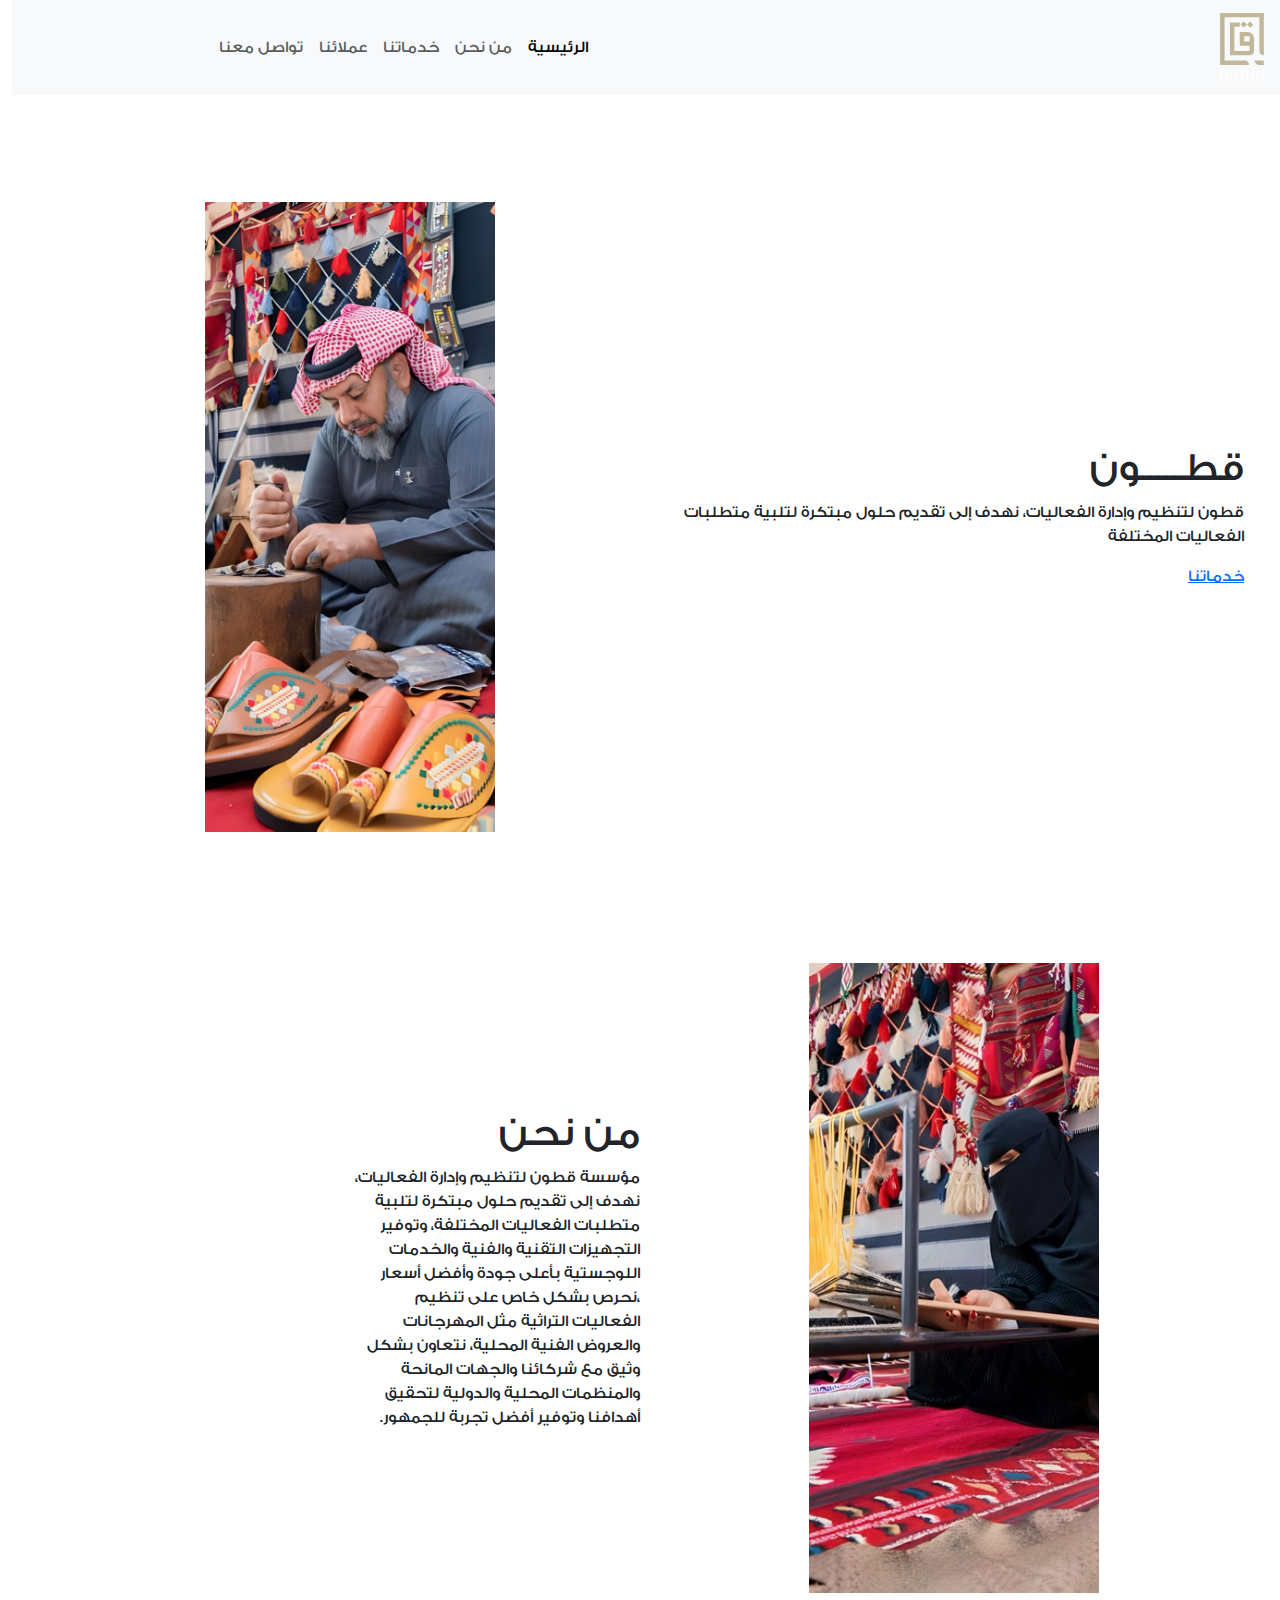
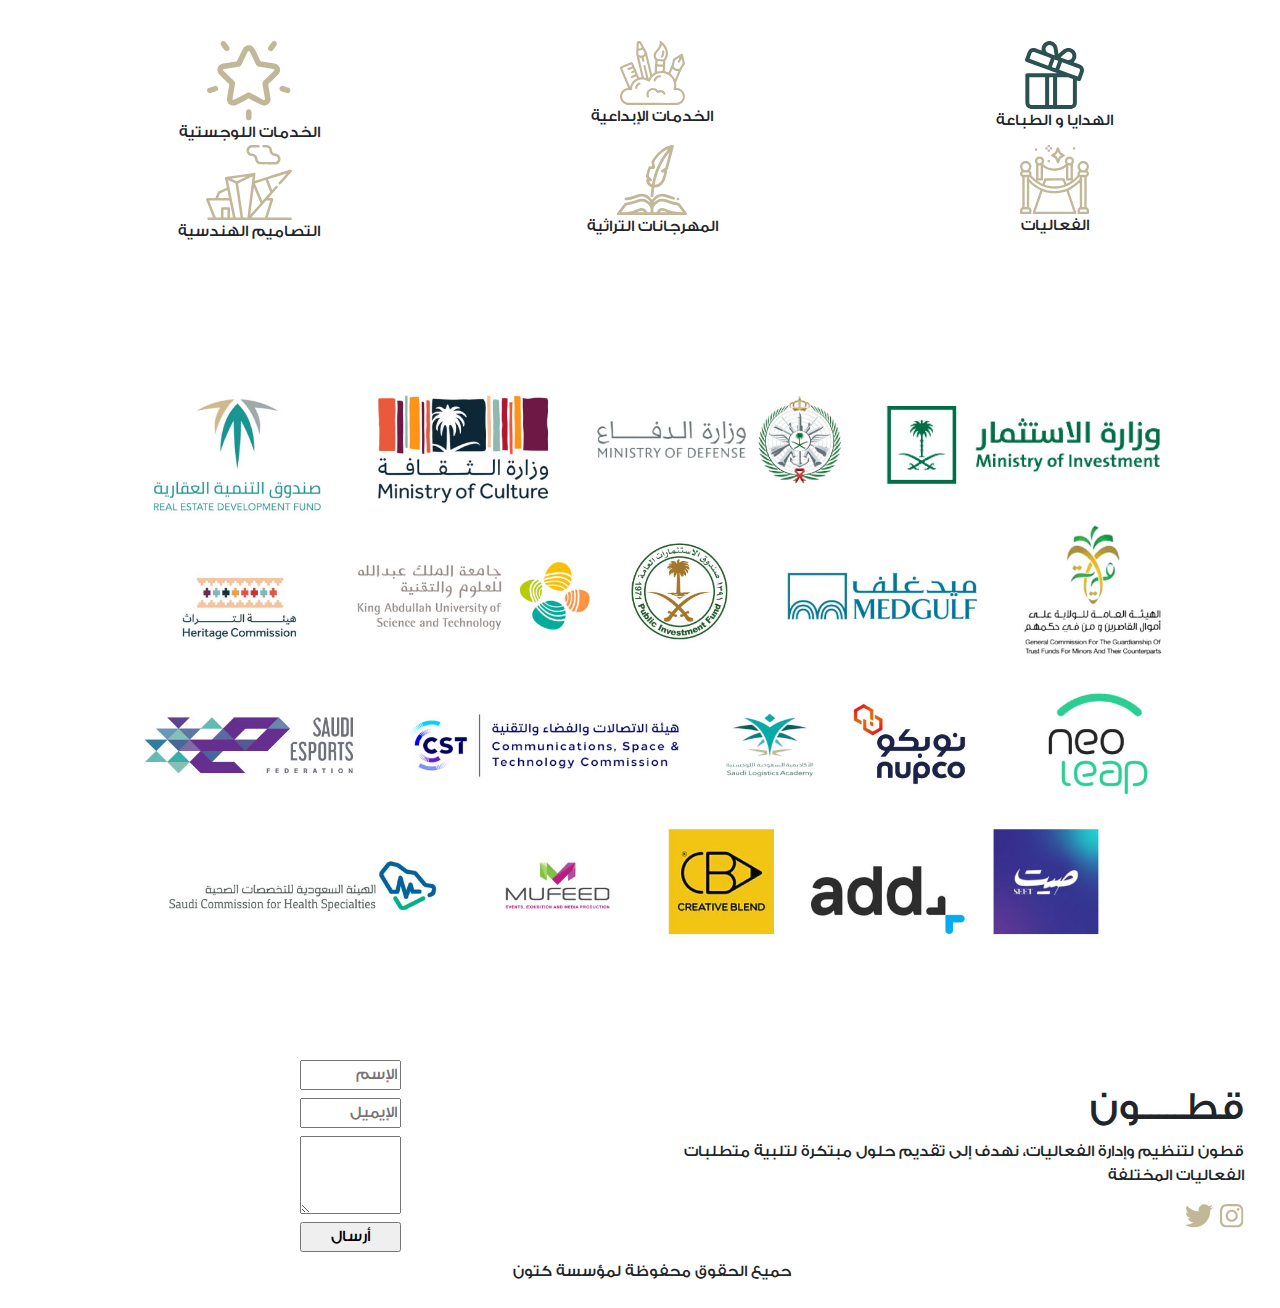
==== index.html @ 764ee3f2 "- Add Main Html Pa\ge" ====
<!DOCTYPE html>
<html lang="en" dir="rtl">
    <head>
        <meta charset="UTF-8">
        <meta name="viewport" content="width=device-width, initial-scale=1.0">
        <title>Document</title>
        <link rel="stylesheet" href="https://cdn.jsdelivr.net/npm/bootstrap@5.3.2/dist/css/bootstrap.min.css">
        <link rel="stylesheet" href="assets/css/style.css">
    </head>
    <body>
        <!-------------- 
            Navigation
        --------------->
        <nav class="navbar navbar-expand-lg bg-body-tertiary">
            <div class="container-fluid">
                <a class="navbar-brand w-50"   href="index.html">
                    <img src="assets/img/logo.svg" alt="">
                </a>
                <button class="navbar-toggler" type="button" data-bs-toggle="collapse" data-bs-target="#navbarNavDropdown" aria-controls="navbarNavDropdown" aria-expanded="false" aria-label="Toggle navigation">
                    <span class="navbar-toggler-icon"></span>
                </button>
                <div class="collapse navbar-collapse" id="navbarNavDropdown">
                    <ul class="navbar-nav">
                        <li class="nav-item">
                            <a class="nav-link active" aria-current="page" href="#">الرئيسية</a>
                        </li>
                        <li class="nav-item">
                            <a class="nav-link" href="#">من نحن</a>
                        </li>
                        <li class="nav-item">
                            <a class="nav-link" href="#">خدماتنا</a>
                        </li>
                        <li class="nav-item">
                            <a class="nav-link" href="#">عملائنا</a>
                        </li>
                        <li class="nav-item">
                            <a class="nav-link" href="#">تواصل معنا</a>
                        </li>
                    </ul>
                </div>
        </nav>
        <header>
            <div class="header row">
                <div class="col-md-6 d-flex flex-column align-items-start justify-content-center">
                    <h1>
                        قطـــــون
                    </h1>
                    <p>
                        قطون لتنظيم وإدارة الفعاليات، نهدف إلى تقديم حلول مبتكرة لتلبية متطلبات الفعاليات المختلفة
                    </p>
                    <a href="">
                        خدماتنا
                    </a>
                </div>
                <div class="col-md-6 d-flex  align-items-center justify-content-center">
                    <div class="w-50">
                        <img class="img-fluid img" src="assets/img/header.jpeg" alt="">
                    </div>
                </div>
            </div>

        </header>
        <main class="">
            <section class="row py-4 about">
                <div class="col-md-6 d-flex  align-items-center justify-content-centercol-md-6 d-flex  align-items-center justify-content-center">
                    <div class="w-50">
                        <img class="img-fluid img" src="assets/img/about.jpeg" alt="">
                    </div >
                </div>
                <div class="col-md-6 d-flex flex-column align-items-start justify-content-centercol-md-6 d-flex flex-column align-items-start justify-content-center">
                    <h1>
                        من نحن
                    </h1>
                    <p class="w-50">
                        مؤسسة قطون لتنظيم وإدارة الفعاليات، نهدف إلى تقديم حلول مبتكرة لتلبية متطلبات الفعاليات المختلفة، وتوفير التجهيزات التقنية والفنية والخدمات اللوجستية بأعلى جودة وأفضل أسعار ،نحرص بشكل خاص على تنظيم الفعاليات التراثية مثل المهرجانات والعروض الفنية المحلية، نتعاون بشكل وثيق مع شركائنا والجهات المانحة والمنظمات المحلية والدولية لتحقيق أهدافنا وتوفير أفضل تجربة للجمهور.
                    </p>
                </div>
            </section>

            <section class="services py-4">
                <div class="row  text-center">
                    <div class="box col-md-4 col-sm-6 col-12">
                        <img src="assets/img/gift.svg" alt="">
                        <span class="d-block">
                            الهدايا و
                            الطباعة
                        </span>
                    </div>
                    <div class="box col-md-4 col-sm-6 col-12">
                        <img src="assets/img/creativity.svg" alt="">
                        <span class="d-block">
                            الخدمات
                            الإبداعية
                        </span>
                    </div>
                    <div class="box col-md-4 col-sm-6 col-12">
                        <img src="assets/img/star.svg" alt="">
                        <span class="d-block">
                            الخدمات
                            اللوجستية
                        </span>
                    </div>
                    <div class="box col-md-4 col-sm-6 col-12">
                        <img src="assets/img/event.svg" alt="">
                        <span class="d-block">
                            الفعاليات      
                        </span>
                    </div>
                    <div class="box col-md-4 col-sm-6 col-12">
                        <img src="assets/img/heritage.svg" alt="">
                        <span class="d-block">
                            المهرجانات
                            التراثية
                        </span>
                    </div>
                    <div class="box col-md-4 col-sm-6 col-12">
                        <img src="assets/img/design.svg" alt="">
                        <span class="d-block">
                            التصاميم
                            الهندسية
                        </span>
                    </div>
                </div>
            </section>

            <section class="clients py-4">
                <div class="row  text-center">
                    <img class="img-fluidimg-fluid" src="assets/img/client.jpeg" alt="">
                </div>
            </section>

        </main>
        <footer>
            <div class="row">
                <div class="col-md-6 d-flex flex-column align-items-start justify-content-center">
                    <h1>
                        قطـــــون
                    </h1>
                    <p>
                        قطون لتنظيم وإدارة الفعاليات، نهدف إلى تقديم حلول مبتكرة لتلبية متطلبات الفعاليات المختلفة
                    </p>
                    <div>
                        <img src="assets/img/media.svg" alt="">
                    </div>
                </div>
                <div class="col-md-6 d-flex  align-items-center justify-content-center">
                    <form action="">
                        <div class="d-flex flex-column gap-2">
                            <input name="name" type="text" placeholder="الإسم">
                            <input name="email" type="email" placeholder="الإيميل">
                            <textarea name="subject" rows="3"></textarea>
                            <input type="submit" value="أرسال">
                        </div>
                    </form>    
                </div>
            </div>
            <p class="text-center py-2">حميع الحقوق محفوظة لمؤسسة كتون</p>
        </footer> 
    </body>
    <script src="https://cdn.jsdelivr.net/npm/bootstrap@5.3.2/dist/js/bootstrap.bundle.min.js" integrity="sha384-C6RzsynM9kWDrMNeT87bh95OGNyZPhcTNXj1NW7RuBCsyN/o0jlpcV8Qyq46cDfL" crossorigin="anonymous"></script>
</html>
---- assets/css/style.css ----
@font-face {
    src: url(../fonts/alfont_com_GE-SS-Two-Medium.otf);
    font-family: GE SS Two;
}

body {
    font-family: 'GE SS Two';
    overflow-x: hidden;
}
.header {
    height: calc(100vh - 56px );
}
.header , main , footer {
    padding-inline: 3rem;
}

.img {
    height: 70vh;
    object-fit: cover;
}
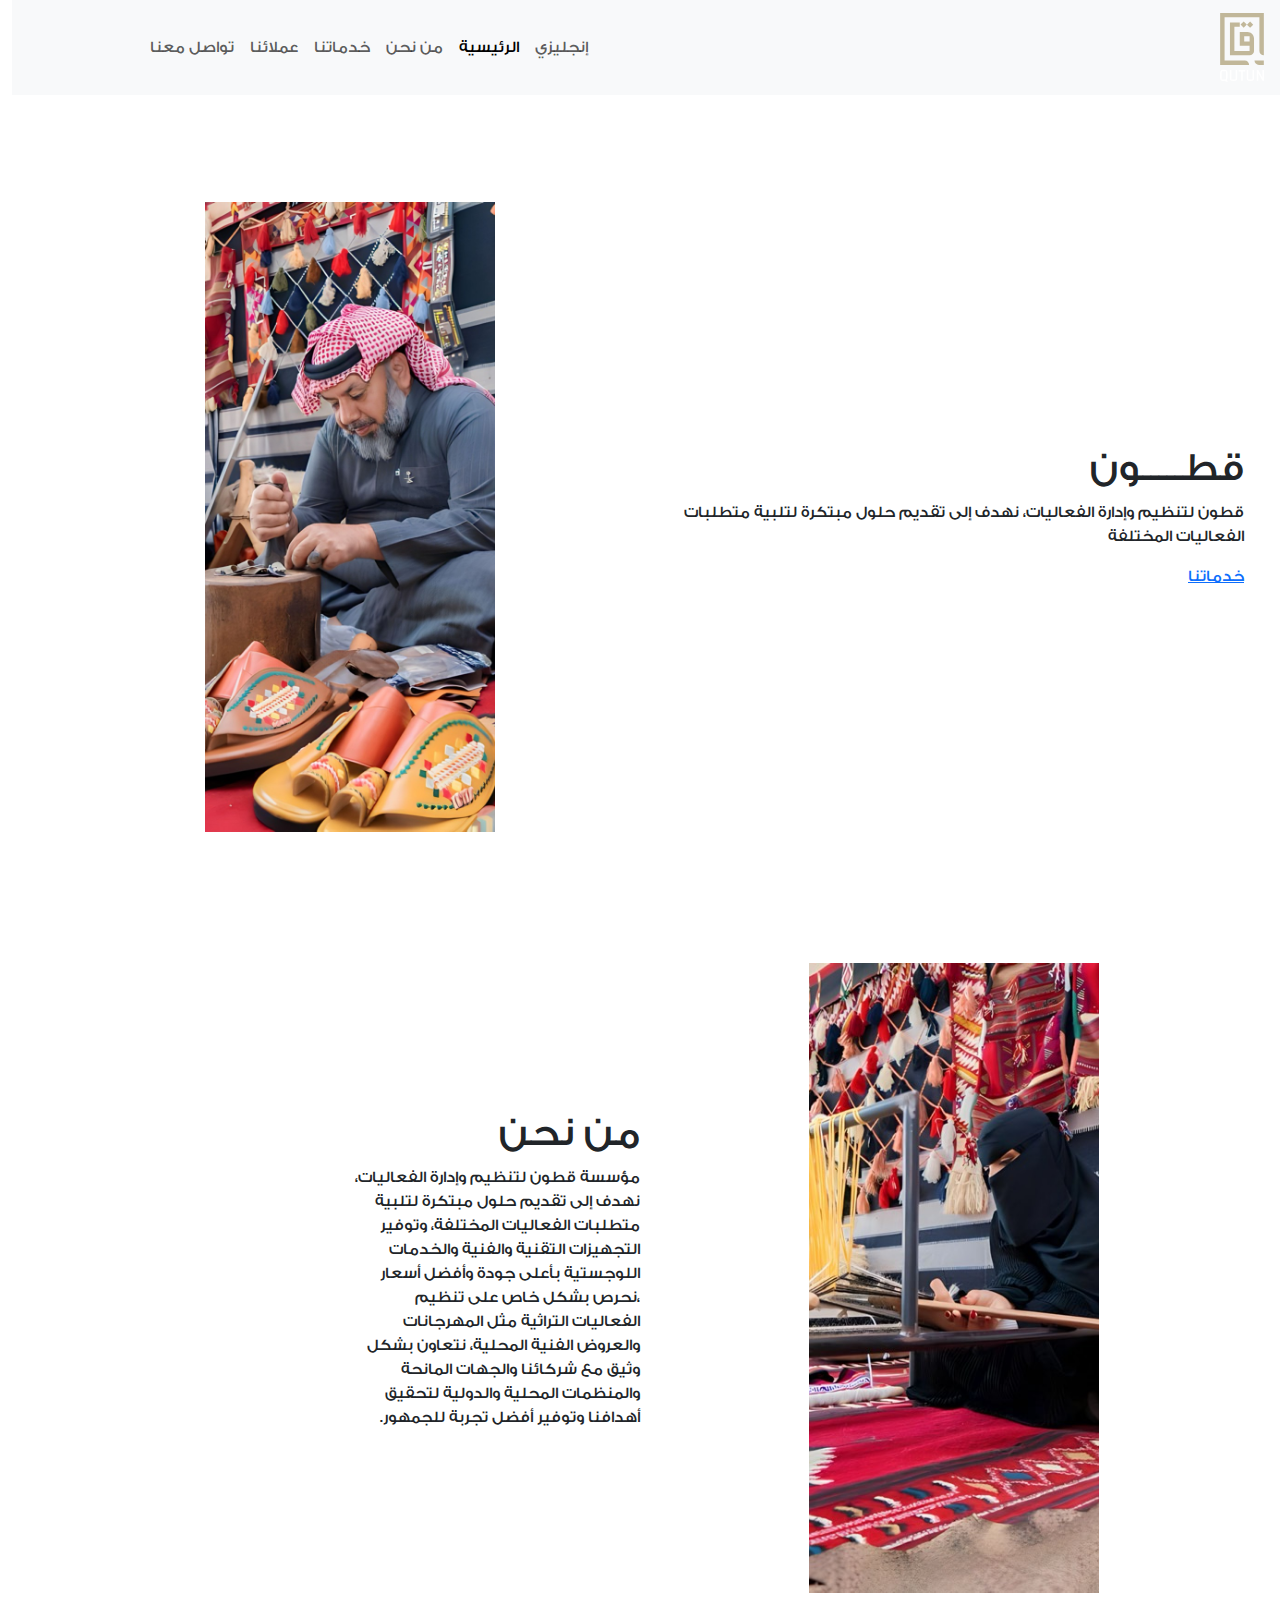
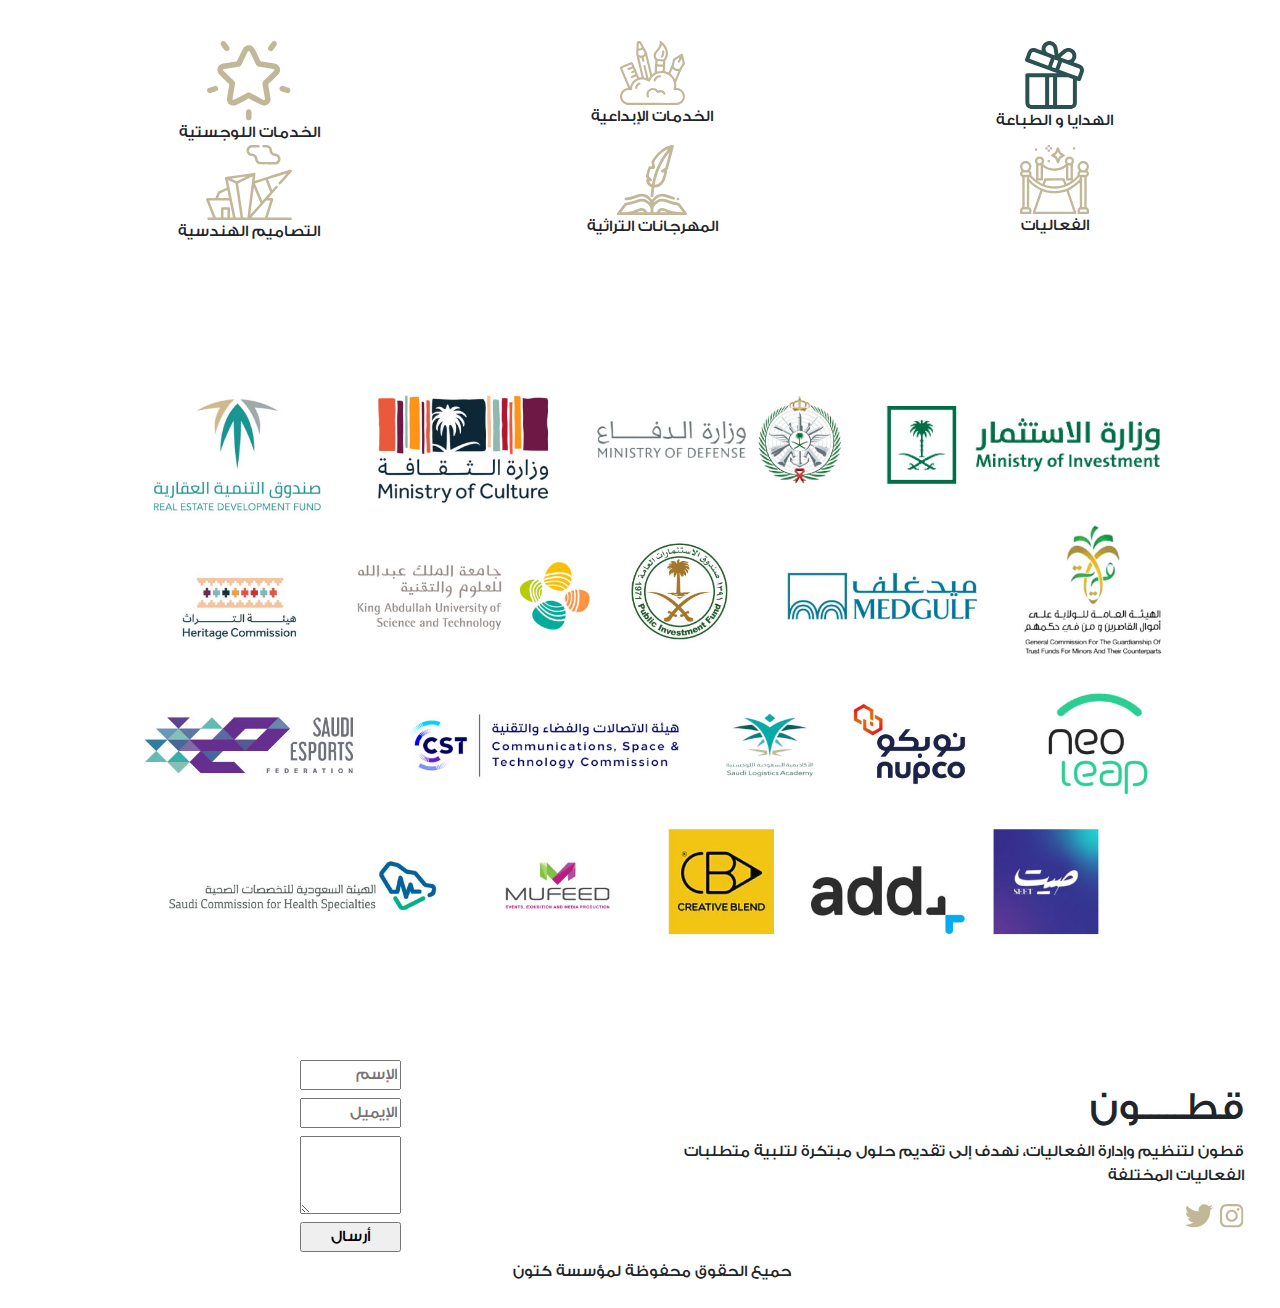
==== commit 4da40b9d: "- AAdd English Lang" ====
--- a/index.html
+++ b/index.html
@@ -22,6 +22,9 @@
                 <div class="collapse navbar-collapse" id="navbarNavDropdown">
                     <ul class="navbar-nav">
                         <li class="nav-item">
+                            <a class="nav-link" href="en/index.html">إنجليزي</a>
+                        </li>  
+                        <li class="nav-item">
                             <a class="nav-link active" aria-current="page" href="#">الرئيسية</a>
                         </li>
                         <li class="nav-item">
@@ -36,6 +39,7 @@
                         <li class="nav-item">
                             <a class="nav-link" href="#">تواصل معنا</a>
                         </li>
+                      
                     </ul>
                 </div>
         </nav>
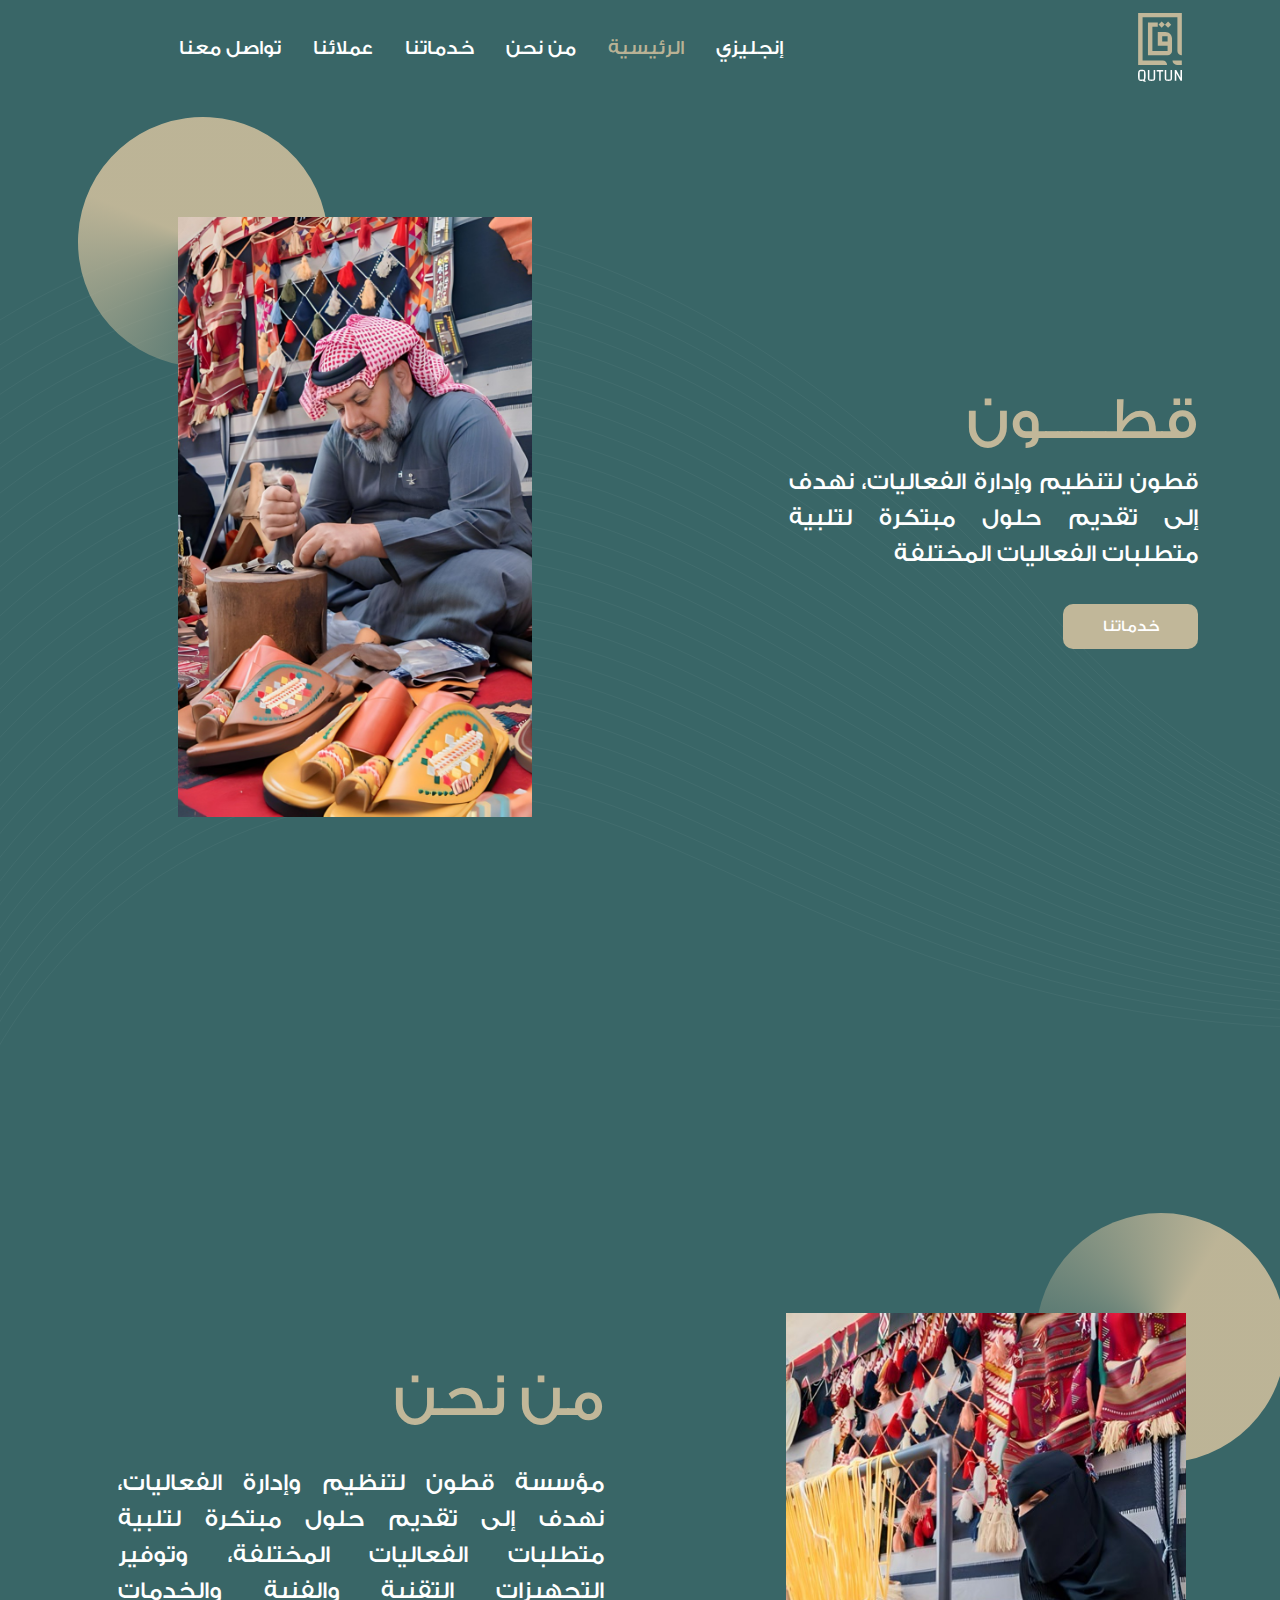
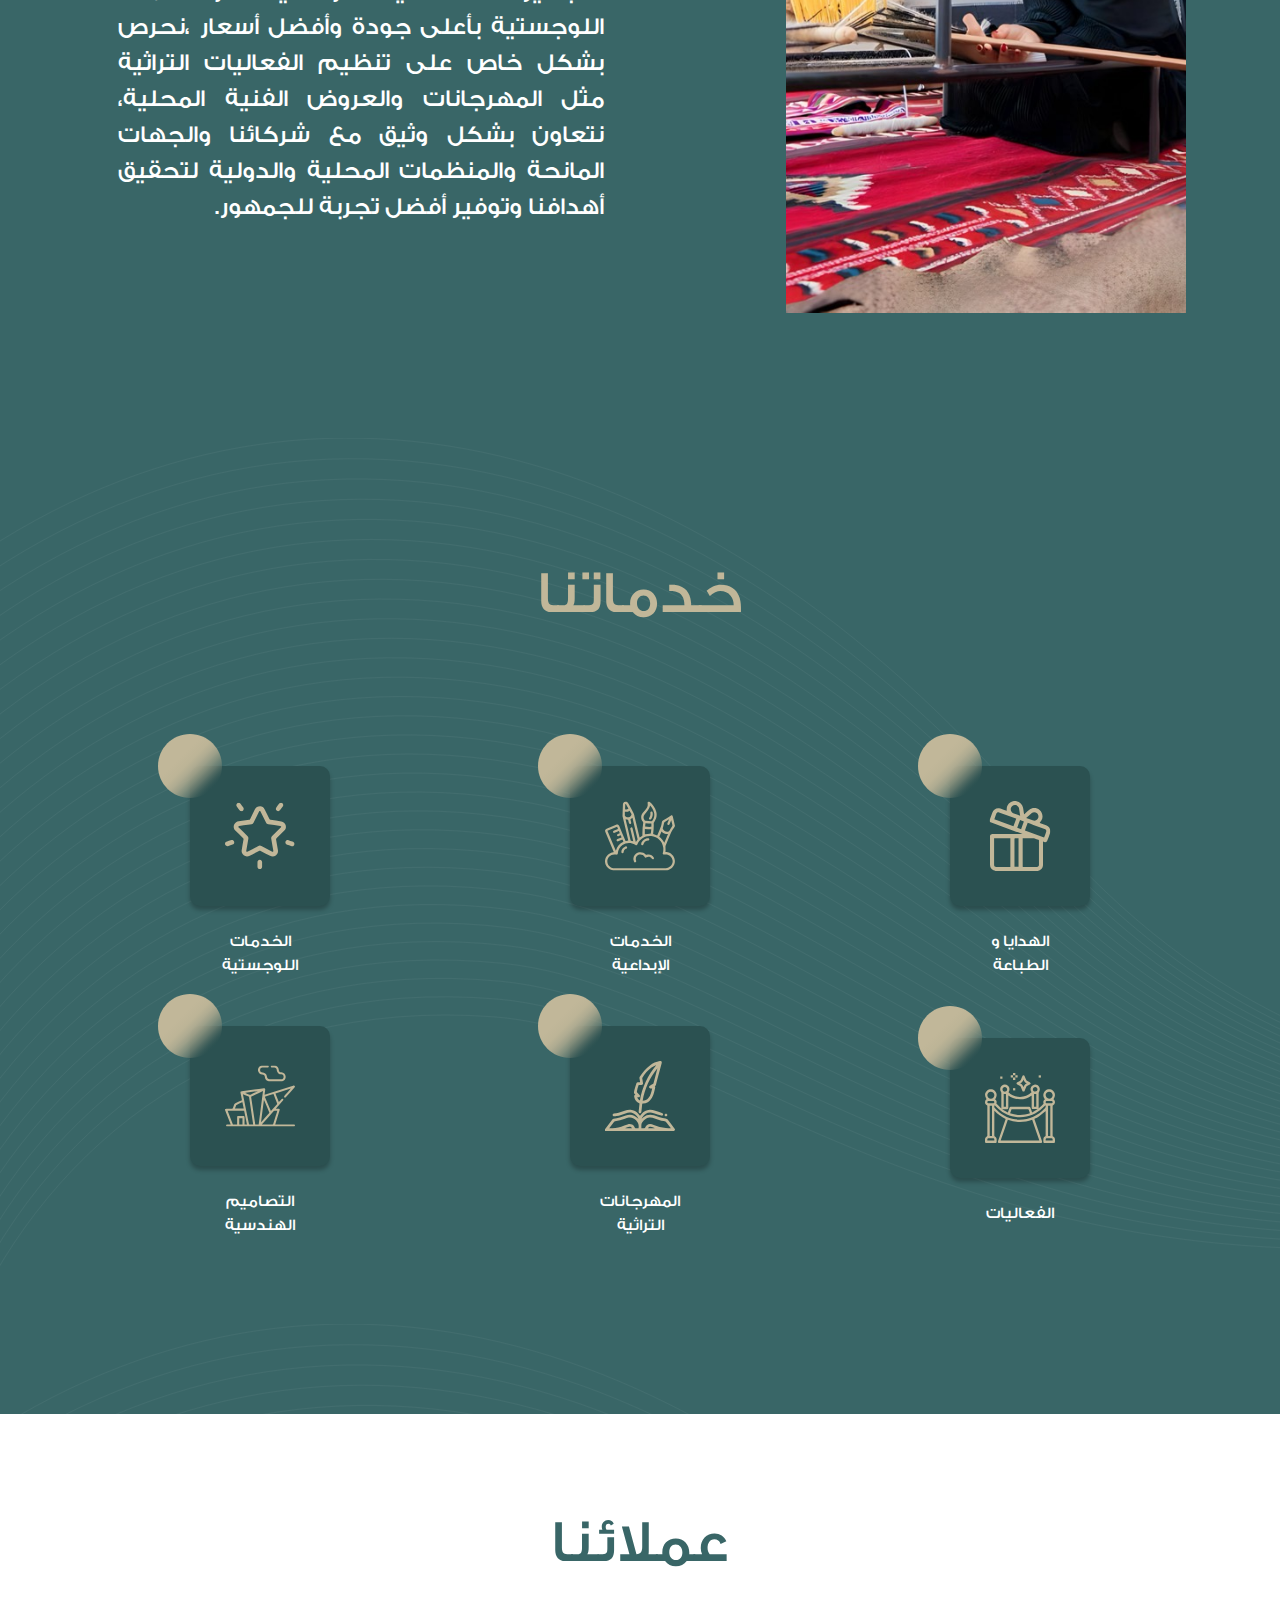
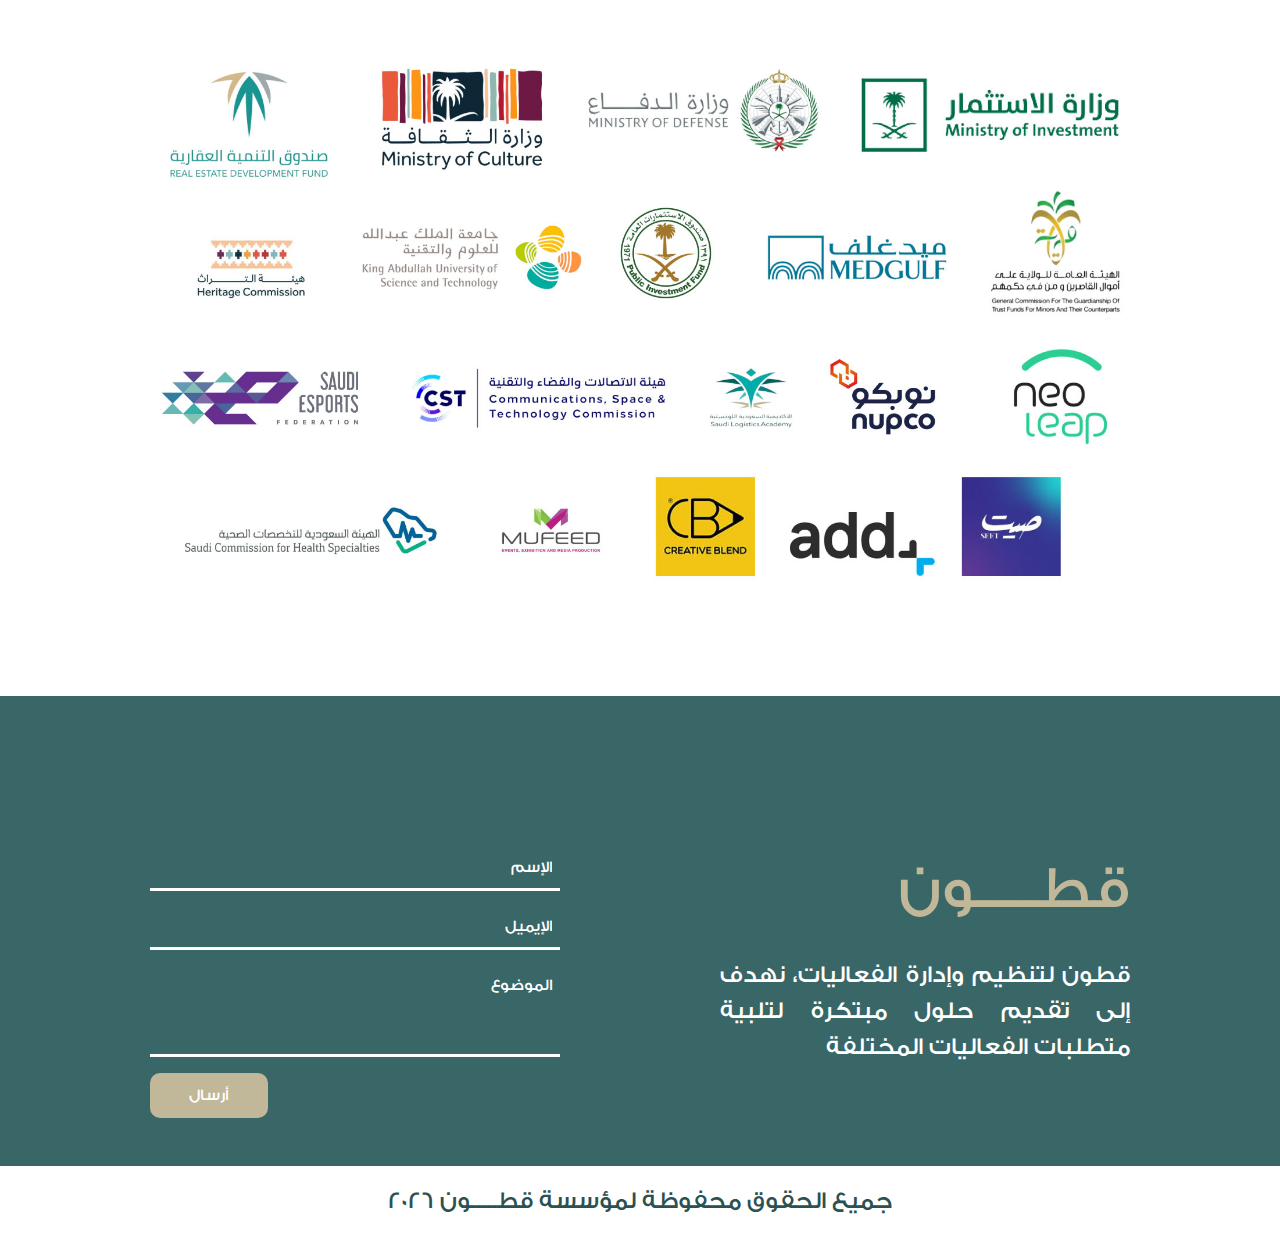
==== commit 6f44b7e7: "- Upload The Design With Tow Lang Arbic && English" ====
--- a/index.html
+++ b/index.html
@@ -3,163 +3,253 @@
     <head>
         <meta charset="UTF-8">
         <meta name="viewport" content="width=device-width, initial-scale=1.0">
-        <title>Document</title>
-        <link rel="stylesheet" href="https://cdn.jsdelivr.net/npm/bootstrap@5.3.2/dist/css/bootstrap.min.css">
+        <meta name="title" content="" />
+        <meta name="description" content="" />
+        <link rel="shortcut icon" href="assets/img/logo.svg" type="image/x-icon" />
+
+
+        <title>قطون </title>
+        <link rel="stylesheet" href="assets/css/bootstrap.v.5.3.2.css">
         <link rel="stylesheet" href="assets/css/style.css">
     </head>
-    <body>
+    <body style="font-family: 'GE SS Two';">
+        <!-------------- 
+            Preloader
+        --------------->
+        <div class="preloader" data-preloader>
+            <div class="circle"></div>
+        </div>
+        
         <!-------------- 
             Navigation
         --------------->
-        <nav class="navbar navbar-expand-lg bg-body-tertiary">
-            <div class="container-fluid">
-                <a class="navbar-brand w-50"   href="index.html">
-                    <img src="assets/img/logo.svg" alt="">
+        <nav class="navbar navbar-expand-lg  background-green" >       
+            <div class="container">
+                <a class="navbar-brand logo"   href="index.html">
+                    <img class="" src="assets/img/logo.svg" alt="">
                 </a>
                 <button class="navbar-toggler" type="button" data-bs-toggle="collapse" data-bs-target="#navbarNavDropdown" aria-controls="navbarNavDropdown" aria-expanded="false" aria-label="Toggle navigation">
                     <span class="navbar-toggler-icon"></span>
                 </button>
                 <div class="collapse navbar-collapse" id="navbarNavDropdown">
-                    <ul class="navbar-nav">
-                        <li class="nav-item">
-                            <a class="nav-link" href="en/index.html">إنجليزي</a>
+                    <ul class="navbar-nav px-0">
+                        <li class="nav-item">
+                            <a class="nav-link fs-5 ps-4  text-white" href="en/index.html">إنجليزي</a>
                         </li>  
                         <li class="nav-item">
-                            <a class="nav-link active" aria-current="page" href="#">الرئيسية</a>
-                        </li>
-                        <li class="nav-item">
-                            <a class="nav-link" href="#">من نحن</a>
-                        </li>
-                        <li class="nav-item">
-                            <a class="nav-link" href="#">خدماتنا</a>
-                        </li>
-                        <li class="nav-item">
-                            <a class="nav-link" href="#">عملائنا</a>
-                        </li>
-                        <li class="nav-item">
-                            <a class="nav-link" href="#">تواصل معنا</a>
-                        </li>
-                      
+                            <a class="nav-link fs-5 ps-4 text-white active" aria-current="page" href="#home">الرئيسية</a>
+                        </li>
+                        <li class="nav-item">
+                            <a class="nav-link fs-5 ps-4 text-white" href="#about-us">من نحن</a>
+                        </li>
+                        <li class="nav-item">
+                            <a class="nav-link fs-5 ps-4 text-white" href="#services">خدماتنا</a>
+                        </li>
+                        <li class="nav-item">
+                            <a class="nav-link fs-5 ps-4 text-white" href="#our-clients">عملائنا</a>
+                        </li>
+                        <li class="nav-item">
+                            <a class="nav-link fs-5 ps-4 text-white" href="#contact-us">تواصل معنا</a>
+                        </li>
                     </ul>
                 </div>
         </nav>
-        <header>
-            <div class="header row">
-                <div class="col-md-6 d-flex flex-column align-items-start justify-content-center">
-                    <h1>
-                        قطـــــون
+
+        <div class="separator"></div>
+
+        <!-------------- 
+            Landing
+        --------------->
+        <header class="background-green" id="home">
+            <div class="header">
+                <div class="container">
+                    <div class="row">
+                        <div class="col-lg-6 d-flex flex-column align-items-start justify-content-center  home_one">
+                            <h1>
+                                قطـــــون
+                            </h1>
+                            <p class="pb-4 w-75">
+                                قطون لتنظيم وإدارة الفعاليات، نهدف إلى تقديم حلول مبتكرة لتلبية متطلبات الفعاليات المختلفة
+                            </p>
+                            <a class="btn mt-2 " href="#services">
+                                خدماتنا
+                            </a>
+                        </div>
+                        <div class="col-md-6 d-flex  align-items-center justify-content-center home_two">
+                            <div class="w-65 position-relative " >
+                                <div class="big-circle position-absolute" style="left: -100px;transform: rotate(262deg)"></div>
+                                <img class="img-fluid img position-relative" src="assets/img/header.jpeg" alt="">
+                            </div>
+                        </div>
+                    </div>
+                </div>
+            </div>
+
+            
+        </header>
+
+        <!-------------- 
+            Main Content
+        --------------->
+        <main class="">
+            <!-------------------------------------------------------- About Us ------------------------------------------------------------------------------->
+            <section class=" background-green about" id="about-us">
+                <div class="container">
+                    <div class="row about-row home_two">
+                        <div class="col-md-6 d-flex  align-items-center  home_two ">
+                            <div class="w-75 position-relative">
+                                <div class="big-circle position-absolute" style="right: -100px;"></div>
+                                <img class="img-fluid img position-relative" src="assets/img/about.jpeg" alt="">
+                            </div >
+                        </div>
+                        <div class="col-md-6 d-flex flex-column align-items-start justify-content-center home_two">
+                            <h1 class="px-4">
+                                من نحن
+                            </h1>
+                            <p class="p-4 ">
+                                مؤسسة قطون لتنظيم وإدارة الفعاليات، نهدف إلى تقديم حلول مبتكرة لتلبية متطلبات الفعاليات المختلفة، وتوفير التجهيزات التقنية والفنية والخدمات اللوجستية بأعلى جودة وأفضل أسعار ،نحرص بشكل خاص على تنظيم الفعاليات التراثية مثل المهرجانات والعروض الفنية المحلية، نتعاون بشكل وثيق مع شركائنا والجهات المانحة والمنظمات المحلية والدولية لتحقيق أهدافنا وتوفير أفضل تجربة للجمهور.
+                            </p>
+                        </div>
+                    </div>
+                </div>
+            </section>
+            <!-------------------------------------------------------- Services ------------------------------------------------------------------------------->
+            <section class="services background-green" id="services">
+                <div class="container">
+                    <h1 class="py-4 text-center">
+                        خدماتنا
                     </h1>
-                    <p>
-                        قطون لتنظيم وإدارة الفعاليات، نهدف إلى تقديم حلول مبتكرة لتلبية متطلبات الفعاليات المختلفة
-                    </p>
-                    <a href="">
-                        خدماتنا
-                    </a>
-                </div>
-                <div class="col-md-6 d-flex  align-items-center justify-content-center">
-                    <div class="w-50">
-                        <img class="img-fluid img" src="assets/img/header.jpeg" alt="">
+                    <div class="row  text-center py-4 ">
+                        <div class="col-md-4 col-sm-6 col-12 d-flex align-items-center justify-content-center ">
+                            <div class="box ">
+                                <div class="mini-box mt-4 d-flex align-items-center justify-content-center position-relative " >
+                                    <span class="img_svg gift"></span>
+                                    <span class="circle position-absolute" style="left: -32px;"></span>
+                                </div>
+                                <span class="d-block py-4 text-white">
+                                    الهدايا و
+                                    <br />
+                                    الطباعة 
+                                </span>
+                            </div>
+                        </div>
+                        <div class=" col-md-4 col-sm-6 col-12 d-flex align-items-center justify-content-center ">
+                            <div class="box">
+                                <div class="mini-box mt-4 d-flex align-items-center justify-content-center position-relative  ">
+                                    <span class="img_svg creativity"></span>
+                                    <span class="circle position-absolute" style="left: -32px;"></span>
+                                </div>
+                                <span class="d-block py-4 text-white">
+                                    الخدمات
+                                    <br />
+                                    الإبداعية
+                                </span>
+                            </div>
+                        </div>
+                        <div class=" col-md-4 col-sm-6 col-12 d-flex align-items-center justify-content-center ">
+                            <div class="box">
+                                <div class="mini-box mt-4 d-flex align-items-center justify-content-center position-relative ">
+                                    <span class="img_svg star"></span>
+                                    <span class="circle position-absolute" style="left: -32px;"></span>
+                                </div>
+                                <span class="d-block py-4 text-white">
+                                    الخدمات
+                                    <br />
+                                    اللوجستية
+                                </span>
+                            </div>
+                        </div>
+                        <div class=" col-md-4 col-sm-6 col-12 d-flex align-items-center justify-content-center ">
+                            <div class="box">
+                                <div class="mini-box mt-4 d-flex align-items-center justify-content-center position-relative ">
+                                    <span class="img_svg event"></span>
+                                    <span class="circle position-absolute" style="left: -32px;"></span>
+                                </div>
+                                <span class="d-block py-4 text-white">
+                                    الفعاليات      
+                                </span>
+                            </div>
+                        </div>
+                        <div class="col-md-4 col-sm-6 col-12 d-flex align-items-center justify-content-center ">
+                            <div class="box">
+                                <div class="mini-box mt-4 d-flex align-items-center justify-content-center position-relative ">
+                                    <span class="img_svg heritage"></span>
+                                    <span class="circle position-absolute" style="left: -32px;"></span>
+                                </div>
+                                <span class="d-block py-4 text-white">
+                                    المهرجانات
+                                    <br />
+                                    التراثية
+                                </span>
+                            </div>
+                        </div>
+                        <div class=" col-md-4 col-sm-6 col-12 d-flex align-items-center justify-content-center ">
+                            <div class="box">
+                                <div class="mini-box mt-4 d-flex align-items-center justify-content-center position-relative ">
+                                    <span class="img_svg design"></span>
+                                    <span class="circle position-absolute" style="left: -32px;"></span>
+                                </div>
+                                <span class="d-block py-4 text-white">
+                                    التصاميم
+                                    <br />
+                                    الهندسية
+                                </span>
+                            </div>
+                        </div>
+                    </div>
+                </div>
+            </section>
+            <!-------------------------------------------------------- Our Clientes ------------------------------------------------------------------------------->
+            <section class="our-clients py-4" id="our-clients">
+                <div class="container pt-4">
+                    <div class="row  text-center pt-4">
+                        <h1 class="text-center mt-4 mb-0">
+                            عملائنا
+                        </h1>
+                        <div class="img-client">
+                            <img class="img-fluid" src="assets/img/client.jpeg" alt="">
+                        </div>
+                    </div>                    
+                </div>
+            </section>
+        </main>
+        <!-------------- 
+            Footer
+        --------------->
+        <footer class="background-green footer" id="contact-us">
+            <div class="container mb-4">
+                <div class="row">
+                    <div class="col-md-6 d-flex flex-column align-items-start justify-content-center my-4">
+                        <h1>
+                            قطـــــون
+                        </h1>
+                        <p class="py-4">
+                            قطون لتنظيم وإدارة الفعاليات، نهدف إلى تقديم حلول مبتكرة لتلبية متطلبات الفعاليات المختلفة
+                        </p>
+                        <div>
+                            <a  class="btn-media mx-2" href="">
+                                <span class="media inst"></span>
+                            </a>
+                            <a class="btn-media" href="">
+                                <span class="media twitter"></span>
+                            </a>
+                        </div>
+                    </div>
+                    <div class="col-md-6 d-flex  align-items-center my-4 ">
+                        <form class="w-100" action="">
+                            <div class="d-flex flex-column gap-3">
+                                <input class="background-green p-2 text-white input" name="name" type="text" placeholder="الإسم">
+                                <input  class="background-green p-2 text-white input" name="email" type="email" placeholder="الإيميل">
+                                <textarea class="background-green p-2 text-white input" name="subject" rows="3" placeholder="الموضوع"></textarea>
+                                <input class="btn me-auto" type="submit" value="أرسال">
+                            </div>
+                        </form>    
                     </div>
                 </div>
             </div>
-
-        </header>
-        <main class="">
-            <section class="row py-4 about">
-                <div class="col-md-6 d-flex  align-items-center justify-content-centercol-md-6 d-flex  align-items-center justify-content-center">
-                    <div class="w-50">
-                        <img class="img-fluid img" src="assets/img/about.jpeg" alt="">
-                    </div >
-                </div>
-                <div class="col-md-6 d-flex flex-column align-items-start justify-content-centercol-md-6 d-flex flex-column align-items-start justify-content-center">
-                    <h1>
-                        من نحن
-                    </h1>
-                    <p class="w-50">
-                        مؤسسة قطون لتنظيم وإدارة الفعاليات، نهدف إلى تقديم حلول مبتكرة لتلبية متطلبات الفعاليات المختلفة، وتوفير التجهيزات التقنية والفنية والخدمات اللوجستية بأعلى جودة وأفضل أسعار ،نحرص بشكل خاص على تنظيم الفعاليات التراثية مثل المهرجانات والعروض الفنية المحلية، نتعاون بشكل وثيق مع شركائنا والجهات المانحة والمنظمات المحلية والدولية لتحقيق أهدافنا وتوفير أفضل تجربة للجمهور.
-                    </p>
-                </div>
-            </section>
-
-            <section class="services py-4">
-                <div class="row  text-center">
-                    <div class="box col-md-4 col-sm-6 col-12">
-                        <img src="assets/img/gift.svg" alt="">
-                        <span class="d-block">
-                            الهدايا و
-                            الطباعة
-                        </span>
-                    </div>
-                    <div class="box col-md-4 col-sm-6 col-12">
-                        <img src="assets/img/creativity.svg" alt="">
-                        <span class="d-block">
-                            الخدمات
-                            الإبداعية
-                        </span>
-                    </div>
-                    <div class="box col-md-4 col-sm-6 col-12">
-                        <img src="assets/img/star.svg" alt="">
-                        <span class="d-block">
-                            الخدمات
-                            اللوجستية
-                        </span>
-                    </div>
-                    <div class="box col-md-4 col-sm-6 col-12">
-                        <img src="assets/img/event.svg" alt="">
-                        <span class="d-block">
-                            الفعاليات      
-                        </span>
-                    </div>
-                    <div class="box col-md-4 col-sm-6 col-12">
-                        <img src="assets/img/heritage.svg" alt="">
-                        <span class="d-block">
-                            المهرجانات
-                            التراثية
-                        </span>
-                    </div>
-                    <div class="box col-md-4 col-sm-6 col-12">
-                        <img src="assets/img/design.svg" alt="">
-                        <span class="d-block">
-                            التصاميم
-                            الهندسية
-                        </span>
-                    </div>
-                </div>
-            </section>
-
-            <section class="clients py-4">
-                <div class="row  text-center">
-                    <img class="img-fluidimg-fluid" src="assets/img/client.jpeg" alt="">
-                </div>
-            </section>
-
-        </main>
-        <footer>
-            <div class="row">
-                <div class="col-md-6 d-flex flex-column align-items-start justify-content-center">
-                    <h1>
-                        قطـــــون
-                    </h1>
-                    <p>
-                        قطون لتنظيم وإدارة الفعاليات، نهدف إلى تقديم حلول مبتكرة لتلبية متطلبات الفعاليات المختلفة
-                    </p>
-                    <div>
-                        <img src="assets/img/media.svg" alt="">
-                    </div>
-                </div>
-                <div class="col-md-6 d-flex  align-items-center justify-content-center">
-                    <form action="">
-                        <div class="d-flex flex-column gap-2">
-                            <input name="name" type="text" placeholder="الإسم">
-                            <input name="email" type="email" placeholder="الإيميل">
-                            <textarea name="subject" rows="3"></textarea>
-                            <input type="submit" value="أرسال">
-                        </div>
-                    </form>    
-                </div>
-            </div>
-            <p class="text-center py-2">حميع الحقوق محفوظة لمؤسسة كتون</p>
+            <p class="copyright text-center py-3 fs-4">  جميع الحقوق محفوظة لمؤسسة قطـــــون <span class="date"></span></p>
         </footer> 
     </body>
-    <script src="https://cdn.jsdelivr.net/npm/bootstrap@5.3.2/dist/js/bootstrap.bundle.min.js" integrity="sha384-C6RzsynM9kWDrMNeT87bh95OGNyZPhcTNXj1NW7RuBCsyN/o0jlpcV8Qyq46cDfL" crossorigin="anonymous"></script>
+    <script src="assets/js/bootstrap.v.5.3.2.js" integrity="sha384-C6RzsynM9kWDrMNeT87bh95OGNyZPhcTNXj1NW7RuBCsyN/o0jlpcV8Qyq46cDfL" crossorigin="anonymous"></script>
+    <script src="assets/js/script.js"></script>
 </html>--- a/assets/css/style.css
+++ b/assets/css/style.css
@@ -1,21 +1,360 @@
-
+/*
+****
+* Global
+****
+*/
 @font-face {
     src: url(../fonts/alfont_com_GE-SS-Two-Medium.otf);
     font-family: GE SS Two;
 }
 
+:root {
+    --white : #fff;
+    --green : #396667;
+    --green-2 : rgba(0, 0, 0, 0.25);
+    --seconde : #C1B799;
+
+    --transition-1 : .3s
+}
+
 body {
-    font-family: 'GE SS Two';
     overflow-x: hidden;
-}
+    scroll-behavior: smooth;
+}
+section   { padding-block: 6rem 8rem}
+
+.box , input[type="submit"] { width: fit-content; }
+
+h1 {
+    color: var(--seconde);
+    font-size: 60px;
+}
+
+p {
+    color: var(--white);
+    text-align: justify;
+    font-size: 24px;
+    margin: 0;
+}
+
+.input::placeholder { color: white; }
+
+.input {
+    outline: none;
+    border: none;
+    border-bottom: 3px solid var(--white);
+}
+
+textarea { resize: none; }
+
+/*
+****
+* Helpers
+****
+*/
+
+.background-green { background: var(--green) }
+
+.big-circle {
+    width: 250px;
+    height: 250px;
+    top: -100px;
+    border-radius: 50%;
+    background: conic-gradient(from 180deg at 50% 50%, rgba(255, 255, 255, 0.00) 60.00715255737305deg, rgba(190, 181, 151, 0.99) 210.46573162078857deg);
+}
+
+.circle {
+    width: 64px;
+    height: 64px;
+    background-image: url('../img/circle.svg');
+    top:-32px;
+    transition: var(--transition-1);
+}
+
+.img {
+    object-fit: cover;
+    height: 600px;
+}
+
+.btn {
+    padding: .6rem 2.4rem;
+    border-radius: 10px;
+    background: var(--seconde);
+    color: var(--white);
+}
+
+.btn:hover {
+    background: var(--white) ;
+    color: var(--seconde);
+}
+
+.separator { 
+    padding-block: 4rem;
+    margin-block: -.2rem;
+    background-color:  var(--green);
+}
+
+/*
+****
+* Navigation
+****
+*/
+
+.logo { width: 35%; }
+
+.active { color: rgba(190, 181, 151, 0.99) !important; }
+
+.nav-item:hover a { color :var(--seconde) !important; }
+
+nav [type=button]:not(:disabled),
+nav [type=reset]:not(:disabled),
+nav [type=submit]:not(:disabled),
+nav button:not(:disabled) { background: var(--white); }
+
+/*
+****
+* Header
+****
+*/
+header { margin-block: -0.2rem;}
+
 .header {
     height: calc(100vh - 56px );
-}
-.header , main , footer {
-    padding-inline: 3rem;
-}
-
-.img {
-    height: 70vh;
-    object-fit: cover;
+    background-image: url('../img/background.svg');
+}
+
+
+/*
+****
+* About US
+****
+*/
+
+.about-row {
+    padding-block-start: 8rem;
+
+}
+
+.about-row h1 { margin-block-start: 5rem;}
+.about-row .w-75{ margin-block-start: 6rem; }
+
+/*
+****
+* Services
+****
+*/
+.services {
+    background-image: url('../img/background.svg');
+    margin-block: -.2rem;
+}
+.services .container  .row { margin-block-start: 4rem; }
+
+.mini-box {
+    height: 140px;
+    width: 140px;
+    border-radius: 10px;
+    background: #2B5151;
+    box-shadow: 0px 4px 4px 0px var(--green-2);
+}
+
+.mini-box:hover {
+    transition: var(--transition-1);;
+    background: var(--seconde);
+}
+
+.img_svg {
+    width: 50%;
+    height: 50%;
+    background-size: 100% 100%;
+}
+
+.mini-box:hover .img_svg {transition: var(--transition-1);;}
+
+.img_svg.gift { background-image: url('../img/gift.svg'); }
+.mini-box:hover .img_svg.gift { background-image: url('../img/gift_hover.svg'); }
+
+.img_svg.creativity { background-image: url('../img/creativity.svg'); }
+.mini-box:hover .img_svg.creativity { background-image: url('../img/creativity_hover.svg'); }
+
+.img_svg.star { background-image: url('../img/star.svg'); }
+.mini-box:hover .img_svg.star { background-image: url('../img/star_hover.svg'); }
+
+.img_svg.event { background-image: url('../img/event.svg'); }
+.mini-box:hover .img_svg.event { background-image: url('../img/event_hover.svg'); }
+
+.img_svg.heritage { background-image: url('../img/heritage.svg'); }
+.mini-box:hover .img_svg.heritage { background-image: url('../img/heritage_hover.svg'); }
+
+.img_svg.design { background-image: url('../img/design.svg'); }
+.mini-box:hover .img_svg.design { background-image: url('../img/design_hover.svg'); }
+
+.mini-box:hover .circle  {
+    background-image: url('../img/circle_hover.svg');
+}
+
+/*
+****
+* Clients
+****
+*/
+
+.our-clients h1 { color:  var(--green); }
+
+.img-client { margin-top: -.5rem; }
+
+/*
+****
+* Footer
+****
+*/
+
+.footer .row > div { padding-inline: 5rem; }
+
+.footer .media { transition: var(--transition-1);; }
+
+.footer .media.inst {background-image: url('../img/inst.svg');}
+
+.footer .btn-media:hover .media.inst { background-image: url('../img/inst.svg'); }
+
+.footer .media.twitter { background-image: url('../img/twitter.svg'); }
+
+.footer .btn-media:hover .media.twitter { background-image: url('../img/twitter.svg'); }
+
+footer  { padding-block-start: 8rem }
+
+.copyright {
+    border-top: 1px solid var(--white);
+    box-shadow: 0px 4px 4px 0px var(--green-2);
+    background-color: var(--white);
+    color: #2B5151;
+}
+
+/*
+****
+* Preload
+****
+*/
+.preloader {
+    width: 100%;
+    height: 100vh;
+    display: -ms-grid;
+    display: grid;
+    place-items: center;
+    position: fixed;
+    top: 0;
+    left: 0;
+    background-color:  var(--green);
+    z-index: 1000;
+    -webkit-transition: var(--transition-1);
+    -o-transition: var(--transition-1);
+    transition: var(--transition-1);
+}
+
+.preloader.loaded {
+    visibility: hidden;
+    opacity: 0;
+}
+
+.preloader .circle {
+    width: 50px;
+    height: 50px;
+    border: 4px solid var(--white);
+    border-radius: 50%;
+    border-block-start-color: transparent;
+    -webkit-animation: rotate360 1s ease infinite;
+            animation: rotate360 1s ease infinite;
+}
+
+
+/*
+****
+* Media
+****
+*/
+
+@media (max-width:768px) {
+    h1 {
+        font-size: 36px;
+    }
+    p {
+        font-size: 16px;
+    }
+    .big-circle {
+        display: none;
+    }
+
+}
+
+@media (max-width:992px) {
+    .navbar-nav {
+        margin-block-start: 2rem;
+        border-top: 2px solid var(--white);
+        padding-block-start: 2rem
+    }
+    .w-75{
+        width: 100% !important;
+    }
+    .copyright {
+        font-size: 18px !important;;
+    }
+    .about {
+        padding-block: 0rem;
+    }
+    .home_one {
+        margin-bottom: 6rem;
+    }
+    .home_two {
+        width: 100%;
+    }
+    .about-row {
+        padding-block-start: 0rem;
+        flex-direction: column-reverse !important;   
+    }
+    .about-row  .w-75{
+        margin-block-start: 0rem;
+    }
+    .img {
+        height: 400px;
+    }
+}
+
+@media (min-width: 768px) {
+    .about-row {
+        padding-block-start: 4rem;
+        margin-inline:auto;
+        
+    }
+}
+
+@media (min-width : 992px) {
+    .w-65 {
+        width: 65%;
+    }
+}
+/*
+****
+* Animation
+****
+*/
+
+@-webkit-keyframes rotate360 {
+    0% {
+        -webkit-transform: rotate(0);
+            transform: rotate(0);
+    }
+    100% {
+        -webkit-transform: rotate(1turn);
+            transform: rotate(1turn);
+    }
+}
+
+@keyframes rotate360 {
+    0% {
+        -webkit-transform: rotate(0);
+                transform: rotate(0);
+    }
+    100% {
+        -webkit-transform: rotate(1turn);
+                transform: rotate(1turn);
+    }
 }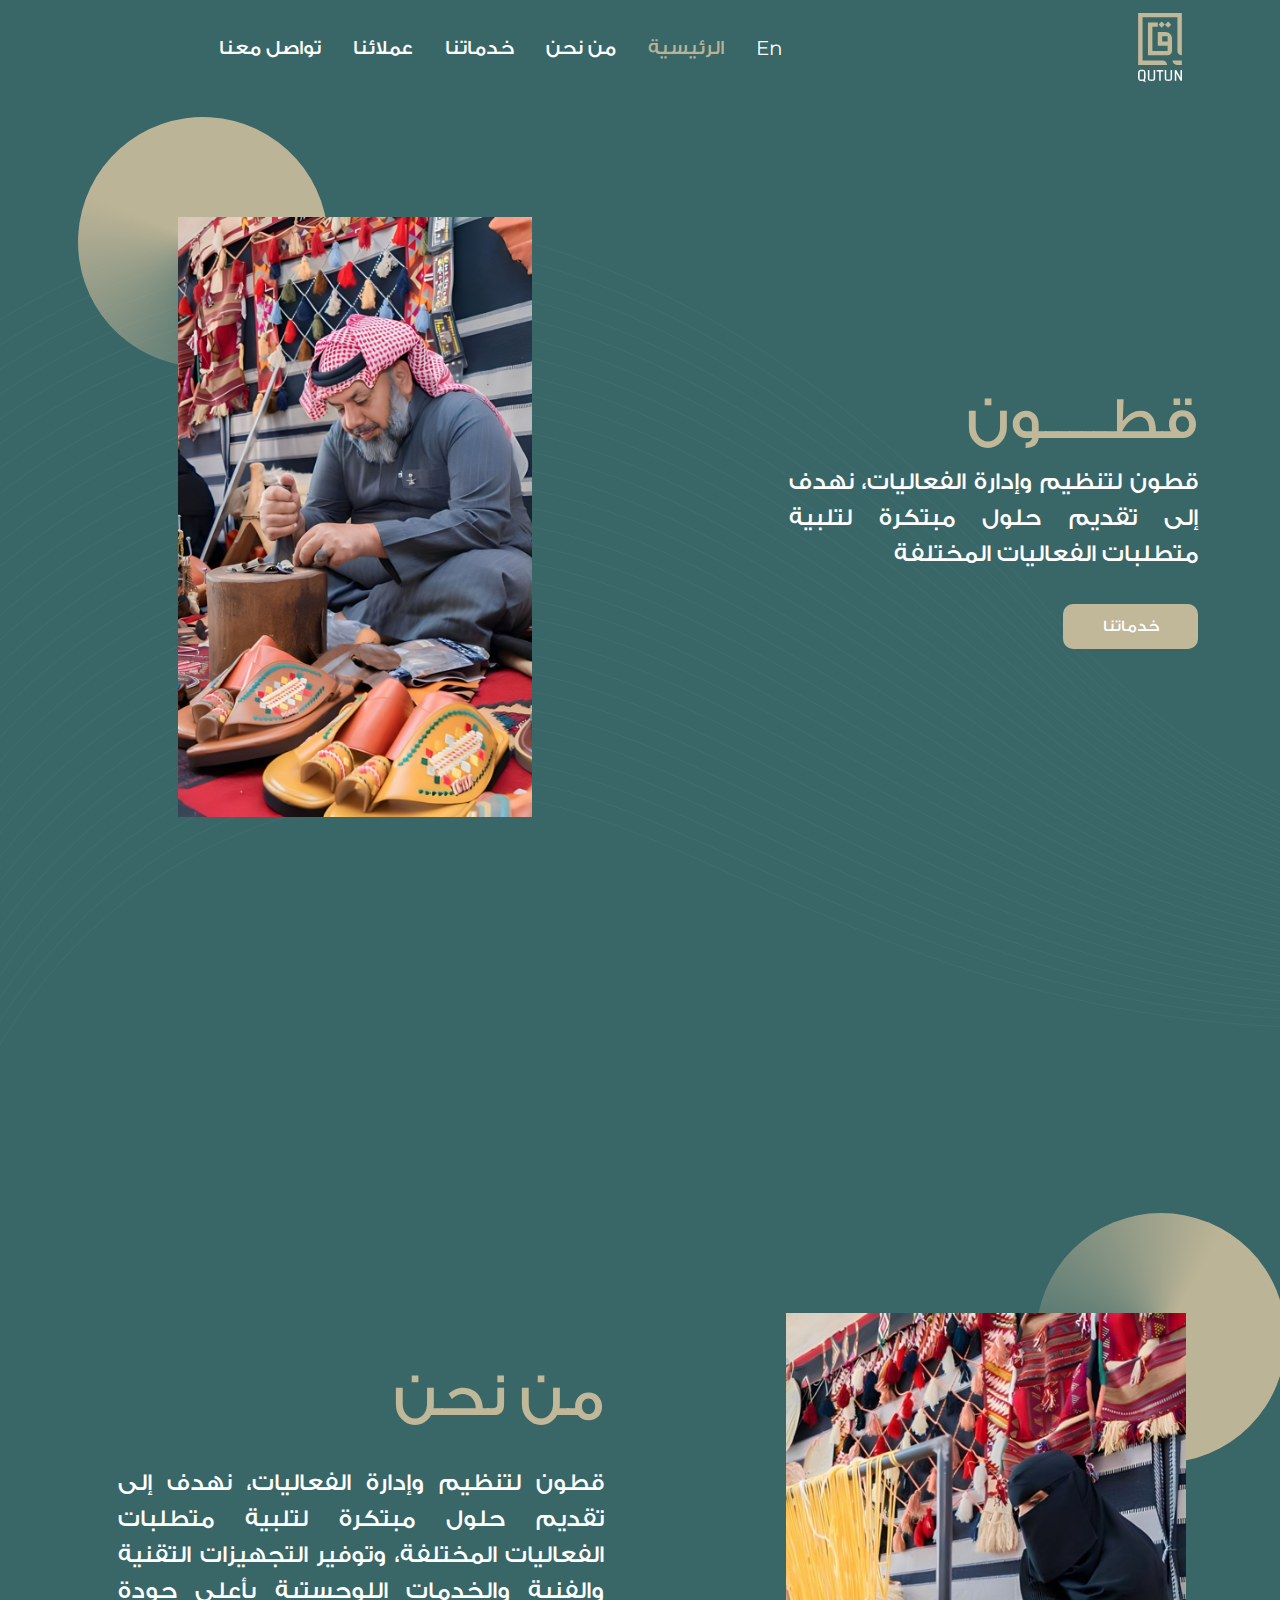
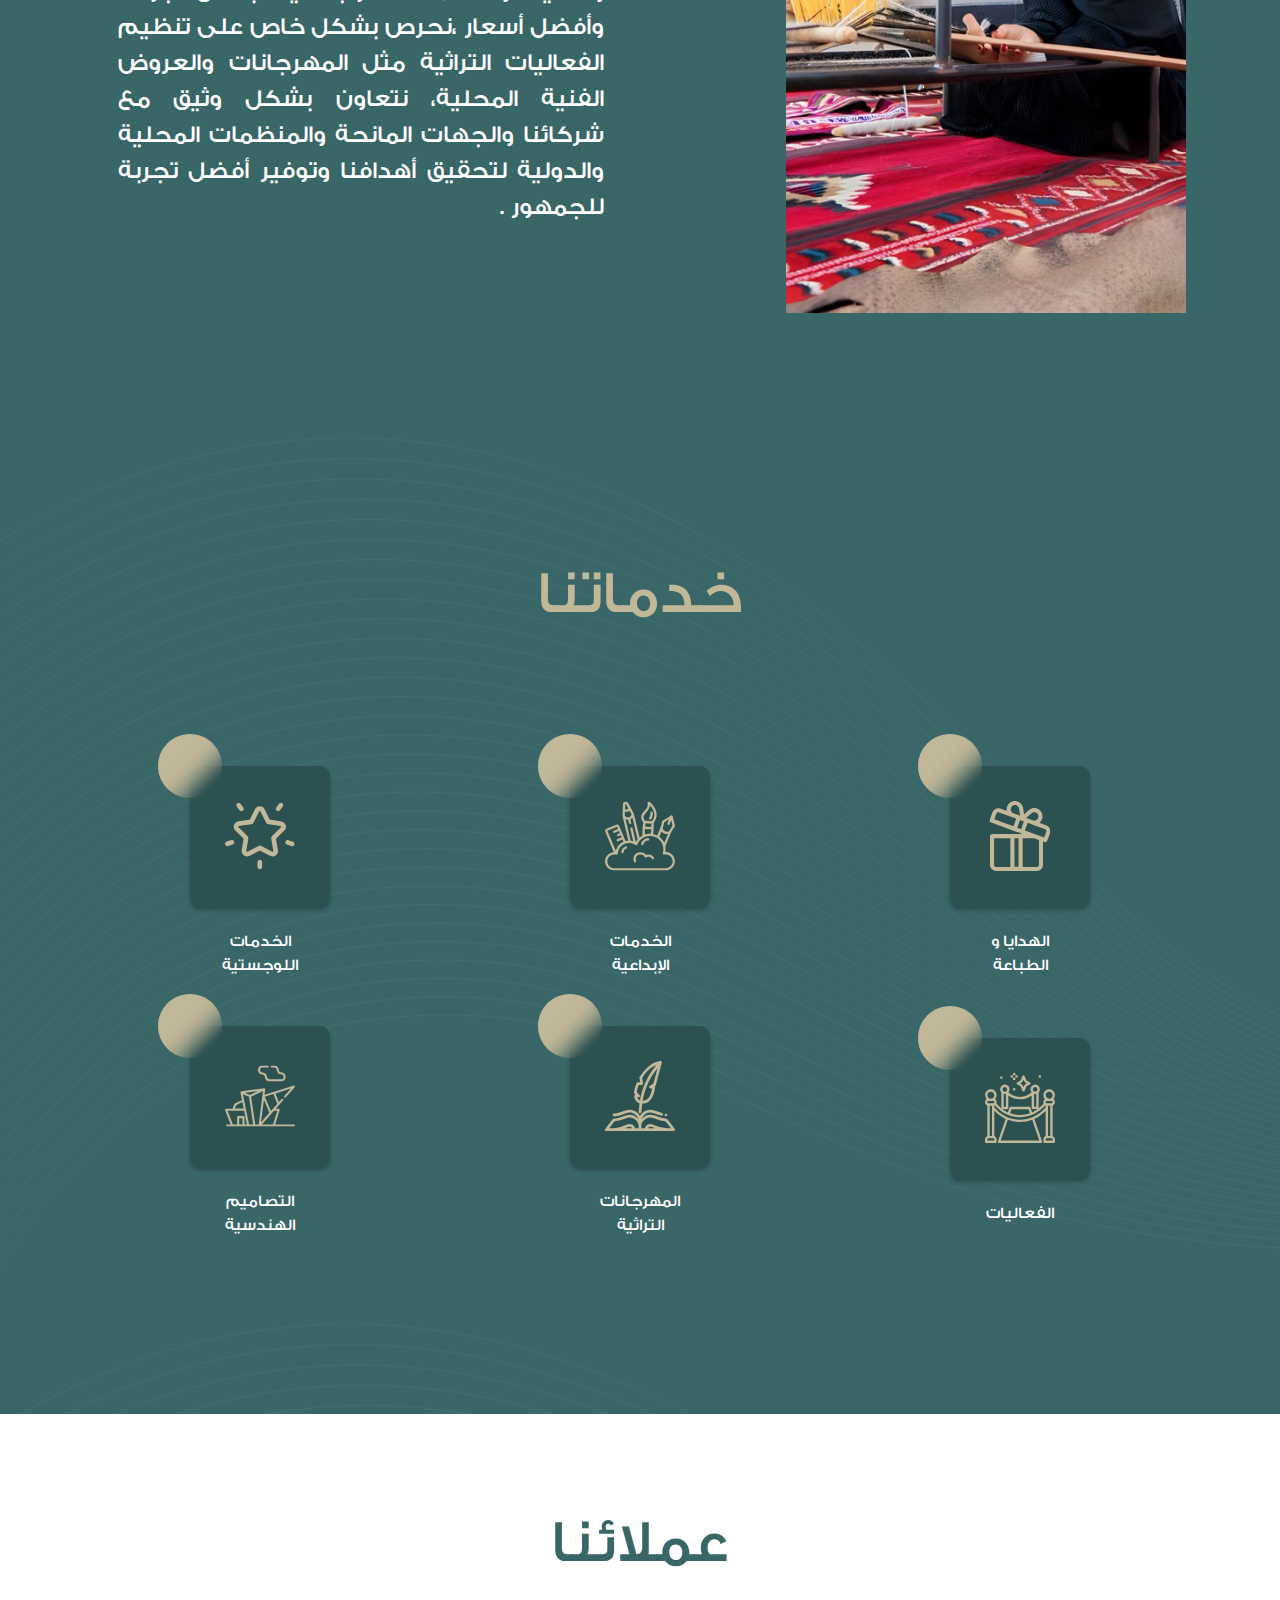
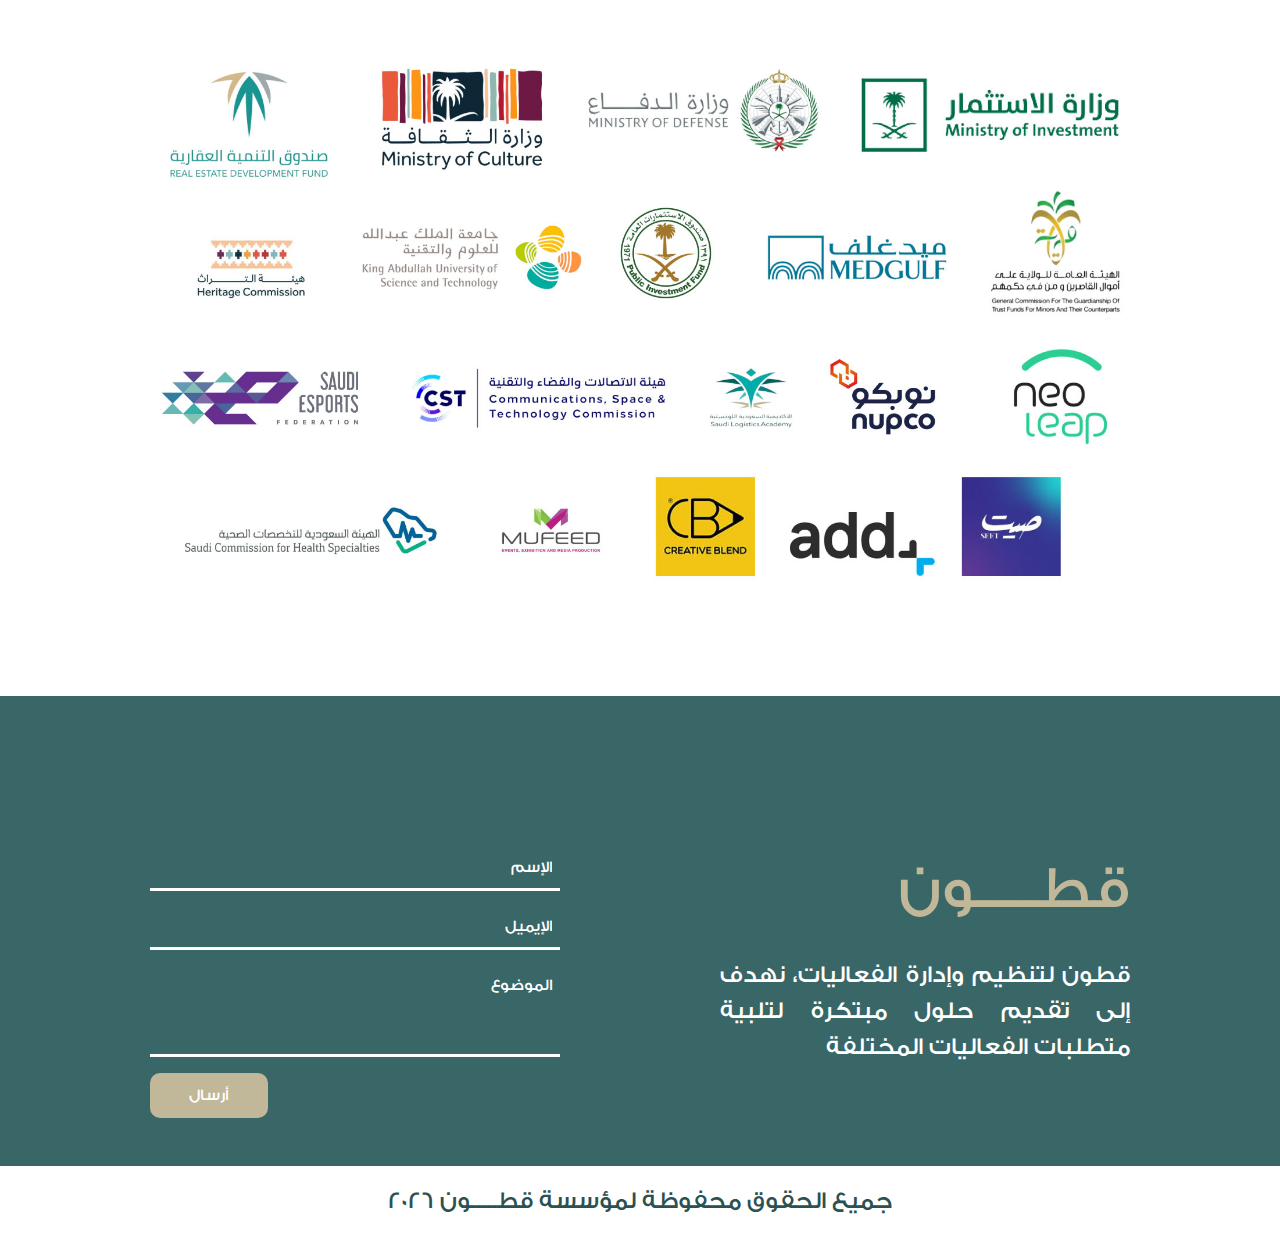
==== commit d47a4f9f: "- Change Form Client" ====
--- a/index.html
+++ b/index.html
@@ -12,7 +12,7 @@
         <link rel="stylesheet" href="assets/css/bootstrap.v.5.3.2.css">
         <link rel="stylesheet" href="assets/css/style.css">
     </head>
-    <body style="font-family: 'GE SS Two';">
+    <body class="ff-GE_SS_tow">
         <!-------------- 
             Preloader
         --------------->
@@ -34,7 +34,7 @@
                 <div class="collapse navbar-collapse" id="navbarNavDropdown">
                     <ul class="navbar-nav px-0">
                         <li class="nav-item">
-                            <a class="nav-link fs-5 ps-4  text-white" href="en/index.html">إنجليزي</a>
+                            <a class="nav-link fs-5 ps-4  text-white ff-montserrat" href="en/index.html">En</a>
                         </li>  
                         <li class="nav-item">
                             <a class="nav-link fs-5 ps-4 text-white active" aria-current="page" href="#home">الرئيسية</a>
@@ -107,7 +107,7 @@
                                 من نحن
                             </h1>
                             <p class="p-4 ">
-                                مؤسسة قطون لتنظيم وإدارة الفعاليات، نهدف إلى تقديم حلول مبتكرة لتلبية متطلبات الفعاليات المختلفة، وتوفير التجهيزات التقنية والفنية والخدمات اللوجستية بأعلى جودة وأفضل أسعار ،نحرص بشكل خاص على تنظيم الفعاليات التراثية مثل المهرجانات والعروض الفنية المحلية، نتعاون بشكل وثيق مع شركائنا والجهات المانحة والمنظمات المحلية والدولية لتحقيق أهدافنا وتوفير أفضل تجربة للجمهور.
+                                قطون لتنظيم وإدارة الفعاليات، نهدف إلى تقديم حلول مبتكرة لتلبية متطلبات الفعاليات المختلفة، وتوفير التجهيزات التقنية والفنية والخدمات اللوجستية بأعلى جودة وأفضل أسعار ،نحرص بشكل خاص على تنظيم الفعاليات التراثية مثل المهرجانات والعروض الفنية المحلية، نتعاون بشكل وثيق مع شركائنا والجهات المانحة والمنظمات المحلية والدولية لتحقيق أهدافنا وتوفير أفضل تجربة للجمهور . 
                             </p>
                         </div>
                     </div>
--- a/assets/css/style.css
+++ b/assets/css/style.css
@@ -3,6 +3,8 @@
 * Global
 ****
 */
+@import url('https://fonts.googleapis.com/css2?family=Montserrat:wght@500&display=swap');
+
 @font-face {
     src: url(../fonts/alfont_com_GE-SS-Two-Medium.otf);
     font-family: GE SS Two;
@@ -52,6 +54,10 @@
 * Helpers
 ****
 */
+
+.ff-montserrat  { font-family: 'Montserrat', sans-serif }
+
+.ff-GE_SS_tow  { font-family: 'GE SS Two'}
 
 .background-green { background: var(--green) }
 
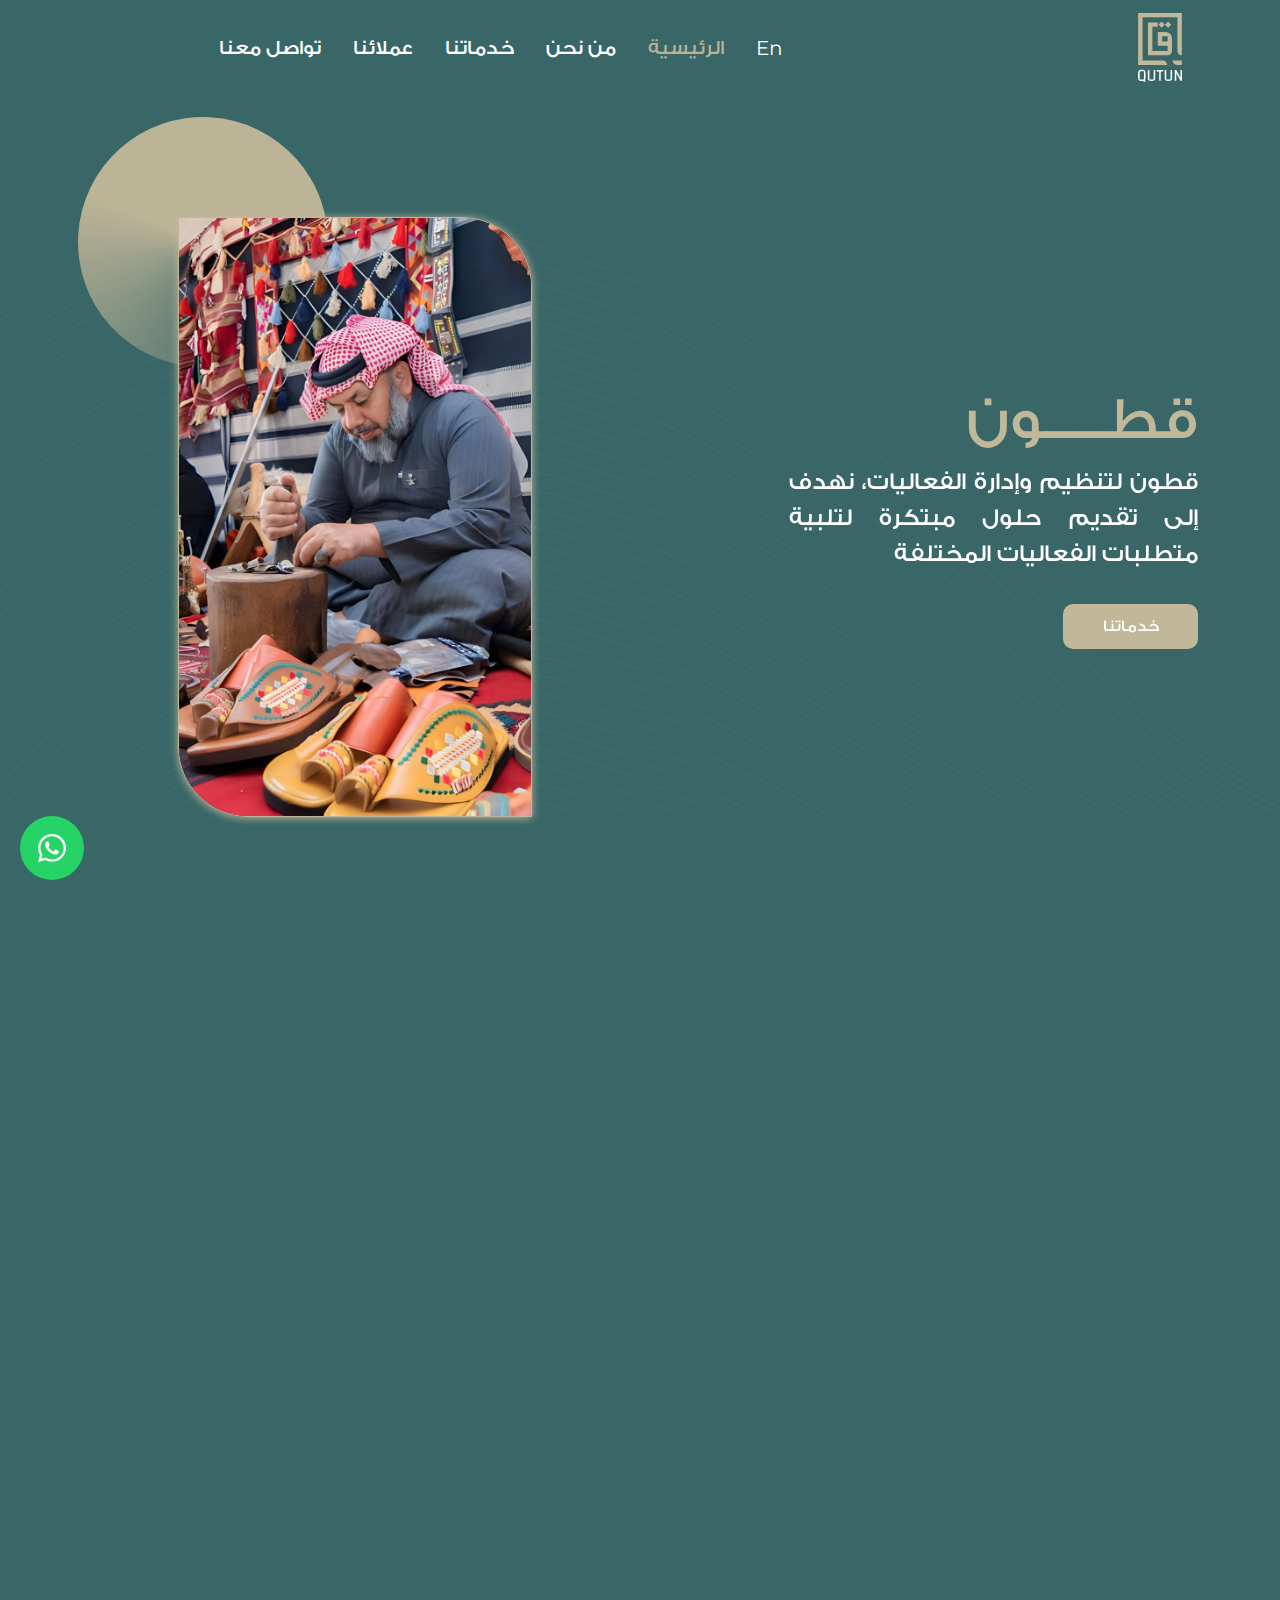
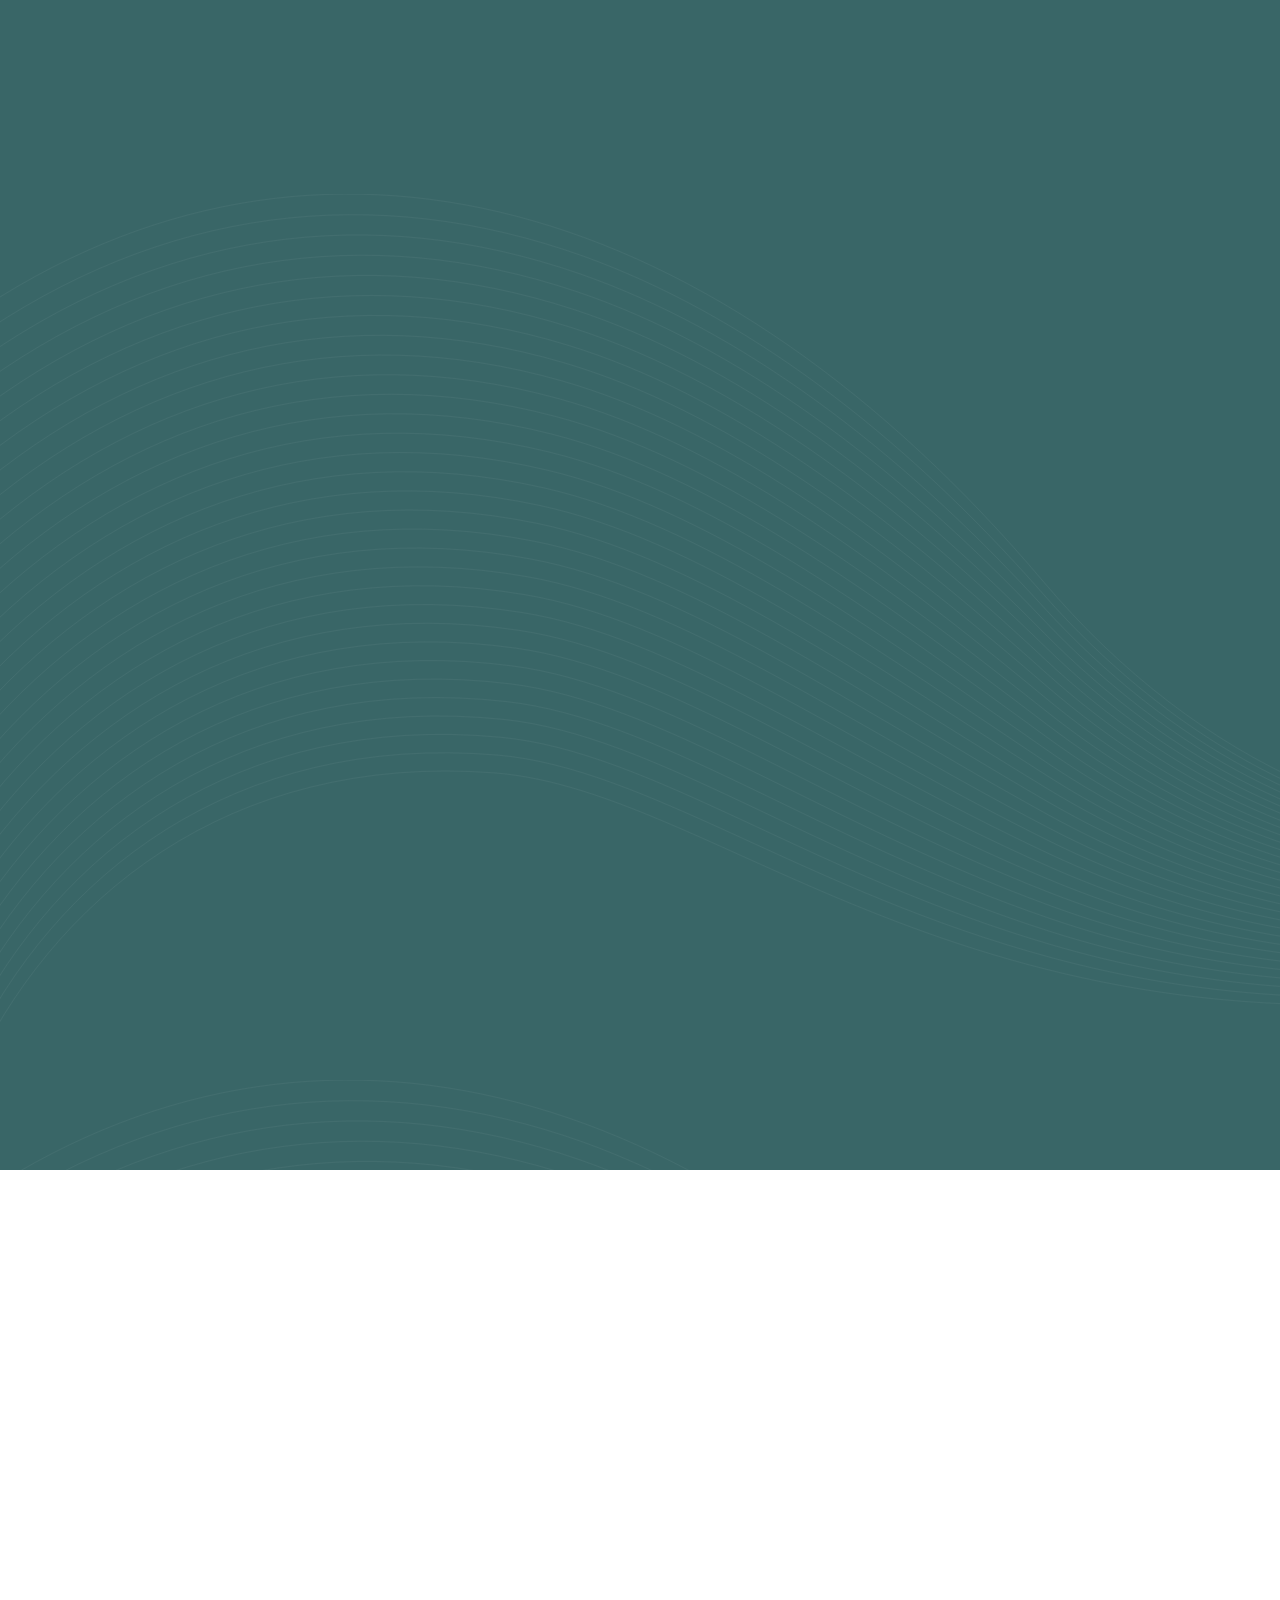
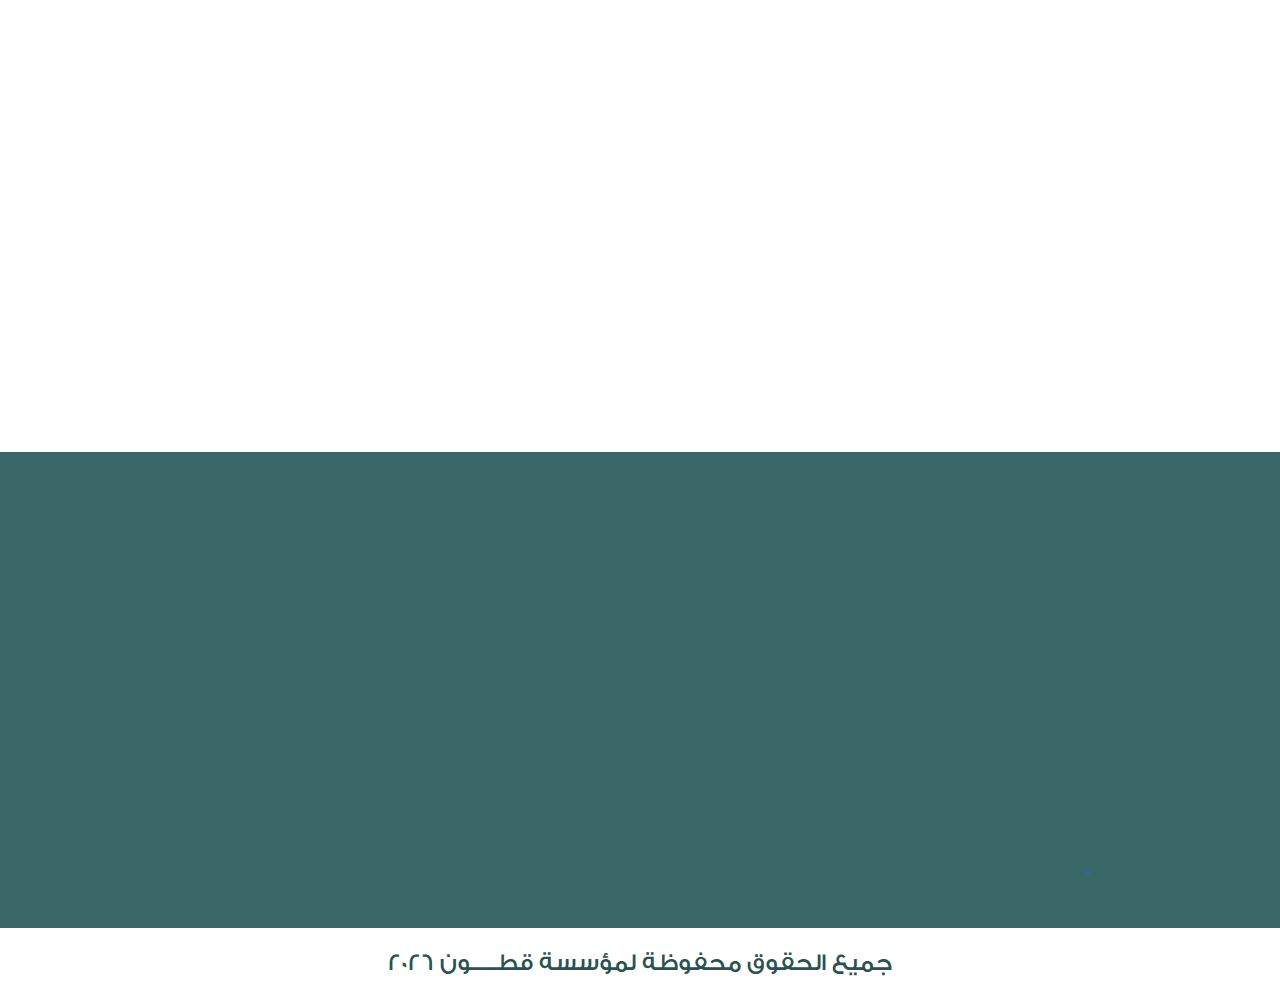
==== commit 91ff41b1: "- Add Link Social Medi And Add Event Hover AOs lib fix Responsive design" ====
--- a/index.html
+++ b/index.html
@@ -9,6 +9,7 @@
 
 
         <title>قطون </title>
+        <link rel="stylesheet" href="assets/css/aos.css">
         <link rel="stylesheet" href="assets/css/bootstrap.v.5.3.2.css">
         <link rel="stylesheet" href="assets/css/style.css">
     </head>
@@ -19,6 +20,16 @@
         <div class="preloader" data-preloader>
             <div class="circle"></div>
         </div>
+        
+        <!-------------- 
+            WhatApp
+        --------------->
+        <div class="whatapp" style="left: 20px;">
+            <a class="whatapp-link" href="https://wa.me/966503732083">
+                <img src="assets/img/whatapp.svg" alt="">
+            </a>
+        </div>
+        
         
         <!-------------- 
             Navigation
@@ -64,7 +75,7 @@
             <div class="header">
                 <div class="container">
                     <div class="row">
-                        <div class="col-lg-6 d-flex flex-column align-items-start justify-content-center  home_one">
+                        <div class="col-lg-6 d-flex flex-column align-items-start justify-content-center  home_one" data-aos="zoom-in-left">
                             <h1>
                                 قطـــــون
                             </h1>
@@ -75,10 +86,10 @@
                                 خدماتنا
                             </a>
                         </div>
-                        <div class="col-md-6 d-flex  align-items-center justify-content-center home_two">
+                        <div class="col-md-6 d-flex  align-items-center justify-content-center home_two" data-aos="zoom-in-right">
                             <div class="w-65 position-relative " >
                                 <div class="big-circle position-absolute" style="left: -100px;transform: rotate(262deg)"></div>
-                                <img class="img-fluid img position-relative" src="assets/img/header.jpeg" alt="">
+                                <img class="img-fluid img position-relative" src="assets/img/header.jpeg" alt=""  style="border-radius: 0px 70px 0px 70px;">
                             </div>
                         </div>
                     </div>
@@ -95,18 +106,18 @@
             <!-------------------------------------------------------- About Us ------------------------------------------------------------------------------->
             <section class=" background-green about" id="about-us">
                 <div class="container">
-                    <div class="row about-row home_two">
+                    <div class="row about-row home_two" data-aos="fade-left">
                         <div class="col-md-6 d-flex  align-items-center  home_two ">
                             <div class="w-75 position-relative">
-                                <div class="big-circle position-absolute" style="right: -100px;"></div>
-                                <img class="img-fluid img position-relative" src="assets/img/about.jpeg" alt="">
+                                <div class="big-circle position-absolute" style="right: -100px;" ></div>
+                                <img class="img-fluid img position-relative" src="assets/img/about.jpeg" alt=""  style="border-radius: 70px 0px 70px;">
                             </div >
                         </div>
-                        <div class="col-md-6 d-flex flex-column align-items-start justify-content-center home_two">
-                            <h1 class="px-4">
+                        <div class="col-md-6 d-flex flex-column align-items-start justify-content-center home_two" >
+                            <h1 class="px-4" data-aos="zoom-out">
                                 من نحن
                             </h1>
-                            <p class="p-4 ">
+                            <p class="p-4 " data-aos="fade-right">
                                 قطون لتنظيم وإدارة الفعاليات، نهدف إلى تقديم حلول مبتكرة لتلبية متطلبات الفعاليات المختلفة، وتوفير التجهيزات التقنية والفنية والخدمات اللوجستية بأعلى جودة وأفضل أسعار ،نحرص بشكل خاص على تنظيم الفعاليات التراثية مثل المهرجانات والعروض الفنية المحلية، نتعاون بشكل وثيق مع شركائنا والجهات المانحة والمنظمات المحلية والدولية لتحقيق أهدافنا وتوفير أفضل تجربة للجمهور . 
                             </p>
                         </div>
@@ -116,11 +127,11 @@
             <!-------------------------------------------------------- Services ------------------------------------------------------------------------------->
             <section class="services background-green" id="services">
                 <div class="container">
-                    <h1 class="py-4 text-center">
+                    <h1 class="py-4 text-center" data-aos="zoom-out">
                         خدماتنا
                     </h1>
                     <div class="row  text-center py-4 ">
-                        <div class="col-md-4 col-sm-6 col-12 d-flex align-items-center justify-content-center ">
+                        <div class="col-md-4 col-sm-6 col-12 d-flex align-items-center justify-content-center "   data-aos="flip-left" data-aos-easing="ease-out-cubic" data-aos-duration="1000">
                             <div class="box ">
                                 <div class="mini-box mt-4 d-flex align-items-center justify-content-center position-relative " >
                                     <span class="img_svg gift"></span>
@@ -133,7 +144,7 @@
                                 </span>
                             </div>
                         </div>
-                        <div class=" col-md-4 col-sm-6 col-12 d-flex align-items-center justify-content-center ">
+                        <div class=" col-md-4 col-sm-6 col-12 d-flex align-items-center justify-content-center "   data-aos="flip-left" data-aos-easing="ease-out-cubic" data-aos-duration="1000">
                             <div class="box">
                                 <div class="mini-box mt-4 d-flex align-items-center justify-content-center position-relative  ">
                                     <span class="img_svg creativity"></span>
@@ -146,7 +157,7 @@
                                 </span>
                             </div>
                         </div>
-                        <div class=" col-md-4 col-sm-6 col-12 d-flex align-items-center justify-content-center ">
+                        <div class=" col-md-4 col-sm-6 col-12 d-flex align-items-center justify-content-center "   data-aos="flip-left" data-aos-easing="ease-out-cubic" data-aos-duration="1000">
                             <div class="box">
                                 <div class="mini-box mt-4 d-flex align-items-center justify-content-center position-relative ">
                                     <span class="img_svg star"></span>
@@ -159,7 +170,7 @@
                                 </span>
                             </div>
                         </div>
-                        <div class=" col-md-4 col-sm-6 col-12 d-flex align-items-center justify-content-center ">
+                        <div class=" col-md-4 col-sm-6 col-12 d-flex align-items-center justify-content-center "   data-aos="flip-left" data-aos-easing="ease-out-cubic" data-aos-duration="1000">
                             <div class="box">
                                 <div class="mini-box mt-4 d-flex align-items-center justify-content-center position-relative ">
                                     <span class="img_svg event"></span>
@@ -170,7 +181,7 @@
                                 </span>
                             </div>
                         </div>
-                        <div class="col-md-4 col-sm-6 col-12 d-flex align-items-center justify-content-center ">
+                        <div class="col-md-4 col-sm-6 col-12 d-flex align-items-center justify-content-center "   data-aos="flip-left" data-aos-easing="ease-out-cubic" data-aos-duration="1000">
                             <div class="box">
                                 <div class="mini-box mt-4 d-flex align-items-center justify-content-center position-relative ">
                                     <span class="img_svg heritage"></span>
@@ -183,7 +194,7 @@
                                 </span>
                             </div>
                         </div>
-                        <div class=" col-md-4 col-sm-6 col-12 d-flex align-items-center justify-content-center ">
+                        <div class=" col-md-4 col-sm-6 col-12 d-flex align-items-center justify-content-center "   data-aos="flip-left" data-aos-easing="ease-out-cubic" data-aos-duration="1000">
                             <div class="box">
                                 <div class="mini-box mt-4 d-flex align-items-center justify-content-center position-relative ">
                                     <span class="img_svg design"></span>
@@ -203,10 +214,10 @@
             <section class="our-clients py-4" id="our-clients">
                 <div class="container pt-4">
                     <div class="row  text-center pt-4">
-                        <h1 class="text-center mt-4 mb-0">
+                        <h1 class="text-center mt-4 mb-0" data-aos="zoom-out-up">
                             عملائنا
                         </h1>
-                        <div class="img-client">
+                        <div class="img-client" data-aos="flip-up">
                             <img class="img-fluid" src="assets/img/client.jpeg" alt="">
                         </div>
                     </div>                    
@@ -220,23 +231,23 @@
             <div class="container mb-4">
                 <div class="row">
                     <div class="col-md-6 d-flex flex-column align-items-start justify-content-center my-4">
-                        <h1>
+                        <h1 data-aos="zoom-out"> 
                             قطـــــون
                         </h1>
-                        <p class="py-4">
+                        <p class="py-4" data-aos="fade-left">
                             قطون لتنظيم وإدارة الفعاليات، نهدف إلى تقديم حلول مبتكرة لتلبية متطلبات الفعاليات المختلفة
                         </p>
                         <div>
-                            <a  class="btn-media mx-2" href="">
-                                <span class="media inst"></span>
+                            <a  class="btn-media mx-2" href="https://www.instagram.com/p/CdofcMzjlg-/ ">
+                                <span class="media inst" data-aos="fade-up-left"></span>
                             </a>
-                            <a class="btn-media" href="">
-                                <span class="media twitter"></span>
+                            <a class="btn-media" href="https://twitter.com/Qutun_Events ">
+                                <span class="media twitter" data-aos="fade-up-right"></span>
                             </a>
                         </div>
                     </div>
                     <div class="col-md-6 d-flex  align-items-center my-4 ">
-                        <form class="w-100" action="">
+                        <form class="w-100" action="" data-aos="fade-left">
                             <div class="d-flex flex-column gap-3">
                                 <input class="background-green p-2 text-white input" name="name" type="text" placeholder="الإسم">
                                 <input  class="background-green p-2 text-white input" name="email" type="email" placeholder="الإيميل">
@@ -250,6 +261,7 @@
             <p class="copyright text-center py-3 fs-4">  جميع الحقوق محفوظة لمؤسسة قطـــــون <span class="date"></span></p>
         </footer> 
     </body>
-    <script src="assets/js/bootstrap.v.5.3.2.js" integrity="sha384-C6RzsynM9kWDrMNeT87bh95OGNyZPhcTNXj1NW7RuBCsyN/o0jlpcV8Qyq46cDfL" crossorigin="anonymous"></script>
+    <script src="assets/js/aos.js"></script>
+    <script src="assets/js/bootstrap.v.5.3.2.js"></script>
     <script src="assets/js/script.js"></script>
 </html>--- a/assets/css/style.css
+++ b/assets/css/style.css
@@ -25,6 +25,8 @@
 }
 section   { padding-block: 6rem 8rem}
 
+main , footer {overflow: hidden;} 
+
 .box , input[type="submit"] { width: fit-content; }
 
 h1 {
@@ -48,6 +50,26 @@
 }
 
 textarea { resize: none; }
+
+.whatapp {
+    position: fixed;
+    bottom: 20px;
+    width: 64px;
+    height: 64px;
+    display: flex;
+    align-items: center;
+    justify-content: center;
+    background: #25D366;
+    border-radius: 50%;
+    cursor: pointer;
+    z-index: 99;
+    transition: var(--transition-1);
+}
+
+.whatapp:hover {
+    margin-bottom: .5rem;
+    box-shadow: 0 0 0 2px #ddd;
+}
 
 /*
 ****
@@ -100,6 +122,7 @@
     background-color:  var(--green);
 }
 
+
 /*
 ****
 * Navigation
@@ -115,7 +138,10 @@
 nav [type=button]:not(:disabled),
 nav [type=reset]:not(:disabled),
 nav [type=submit]:not(:disabled),
-nav button:not(:disabled) { background: var(--white); }
+nav button:not(:disabled) { 
+    background: var(--white);
+    box-shadow: none;
+}
 
 /*
 ****
@@ -124,12 +150,14 @@
 */
 header { margin-block: -0.2rem;}
 
-.header {
-    height: calc(100vh - 56px );
-    background-image: url('../img/background.svg');
-}
-
-
+.header { background-image: url('../img/background.svg');}
+
+.about p {margin-bottom: 2rem;}
+
+.header img , .about-row  img {
+    border: 1px solid #C1B799;
+    box-shadow: 0px 1px 9px 0px #C1B799;
+}
 /*
 ****
 * About US
@@ -141,7 +169,7 @@
 
 }
 
-.about-row h1 { margin-block-start: 5rem;}
+.about-row h1 { margin-block-start: 3rem;}
 .about-row .w-75{ margin-block-start: 6rem; }
 
 /*
@@ -216,15 +244,21 @@
 
 .footer .row > div { padding-inline: 5rem; }
 
-.footer .media { transition: var(--transition-1);; }
+.footer .media { 
+    display: inline-block;
+    width: 32px;
+    height: 32px;
+    background-size: 100% 100%;
+    transition: var(--transition-1);
+}
 
 .footer .media.inst {background-image: url('../img/inst.svg');}
 
-.footer .btn-media:hover .media.inst { background-image: url('../img/inst.svg'); }
+.footer .btn-media:hover .media.inst { background-image: url('../img/inst_hover.svg'); }
 
 .footer .media.twitter { background-image: url('../img/twitter.svg'); }
 
-.footer .btn-media:hover .media.twitter { background-image: url('../img/twitter.svg'); }
+.footer .btn-media:hover .media.twitter { background-image: url('../img/twitter_hover.svg'); }
 
 footer  { padding-block-start: 8rem }
 
@@ -278,18 +312,6 @@
 ****
 */
 
-@media (max-width:768px) {
-    h1 {
-        font-size: 36px;
-    }
-    p {
-        font-size: 16px;
-    }
-    .big-circle {
-        display: none;
-    }
-
-}
 
 @media (max-width:992px) {
     .navbar-nav {
@@ -301,7 +323,7 @@
         width: 100% !important;
     }
     .copyright {
-        font-size: 18px !important;;
+        font-size: 17px !important;;
     }
     .about {
         padding-block: 0rem;
@@ -321,6 +343,22 @@
     }
     .img {
         height: 400px;
+    }
+    .services .container  .row { margin-block-start: 0rem; }
+}
+
+@media (max-width:768px) {
+    h1 {
+        font-size: 36px;
+    }
+    p {
+        font-size: 16px;
+    }
+    .big-circle {
+        display: none;
+    }
+    .copyright {
+        font-size: 12px !important;;
     }
 }
 
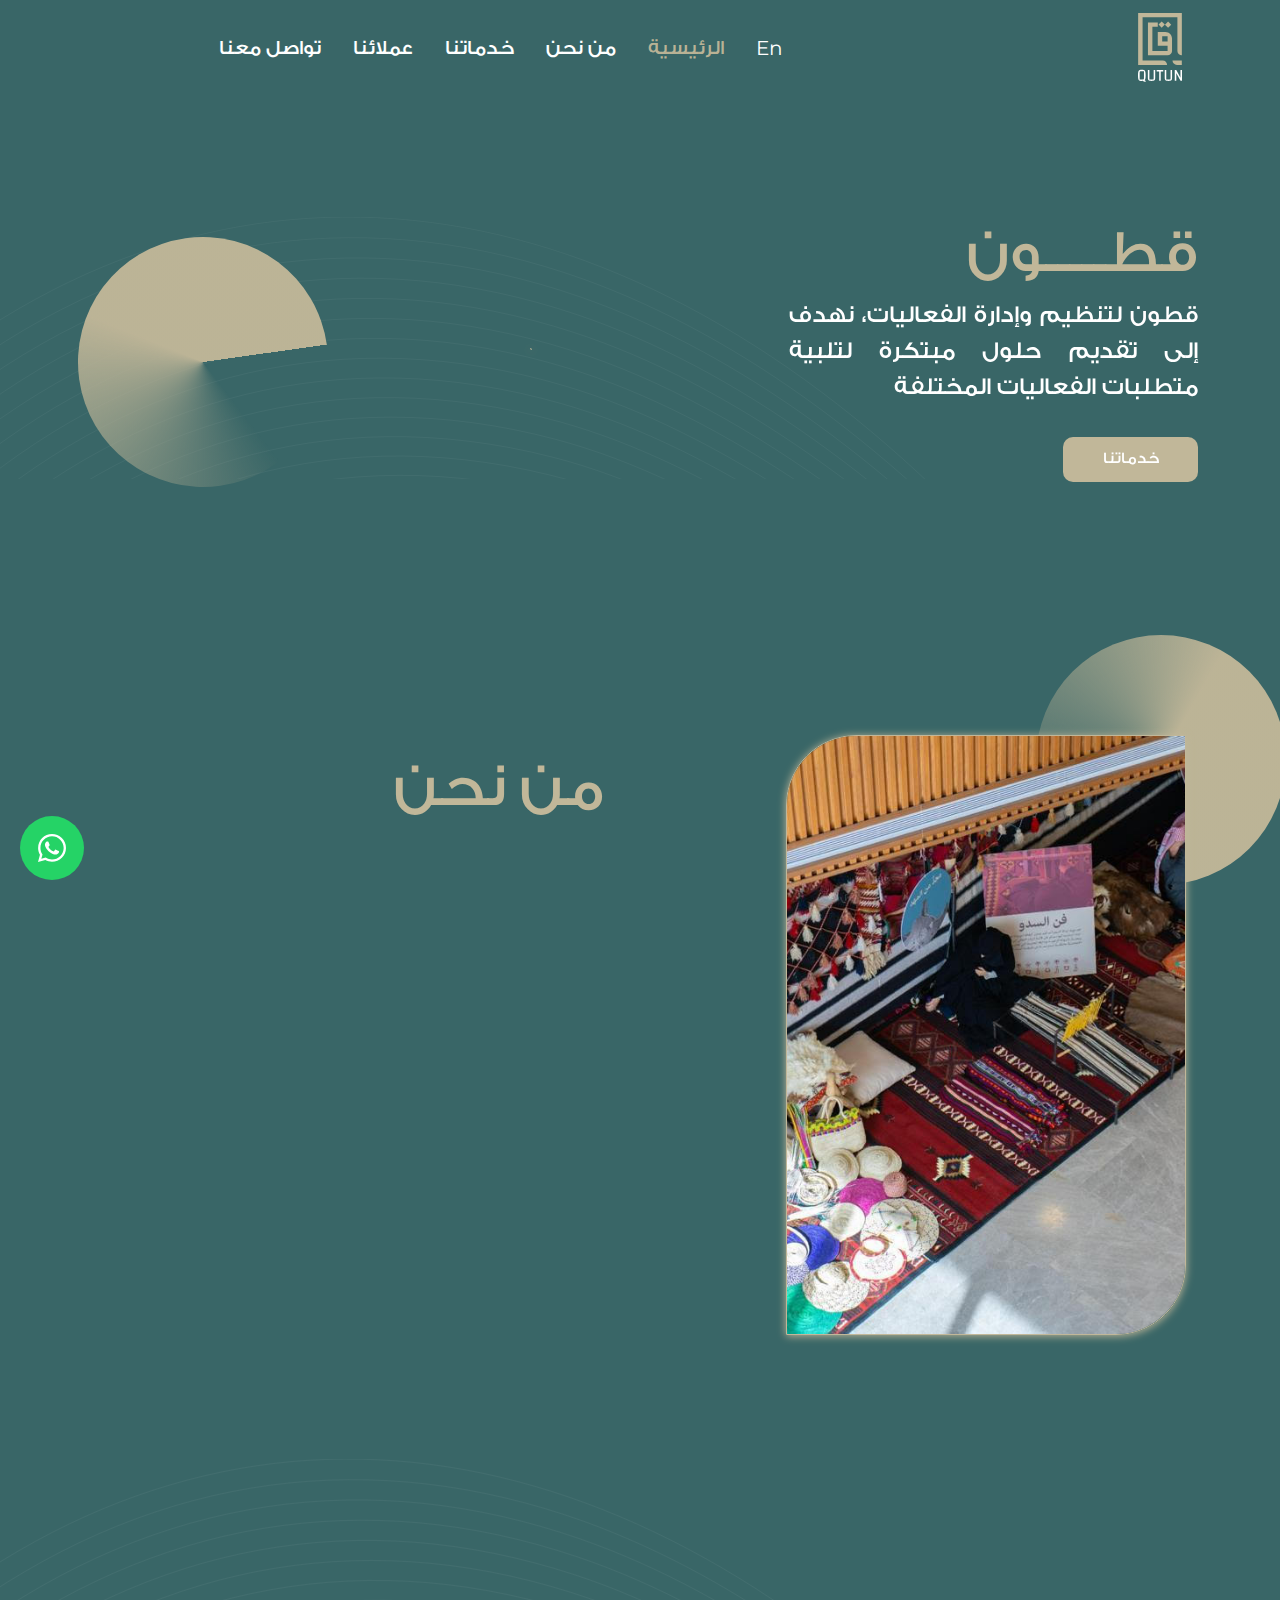
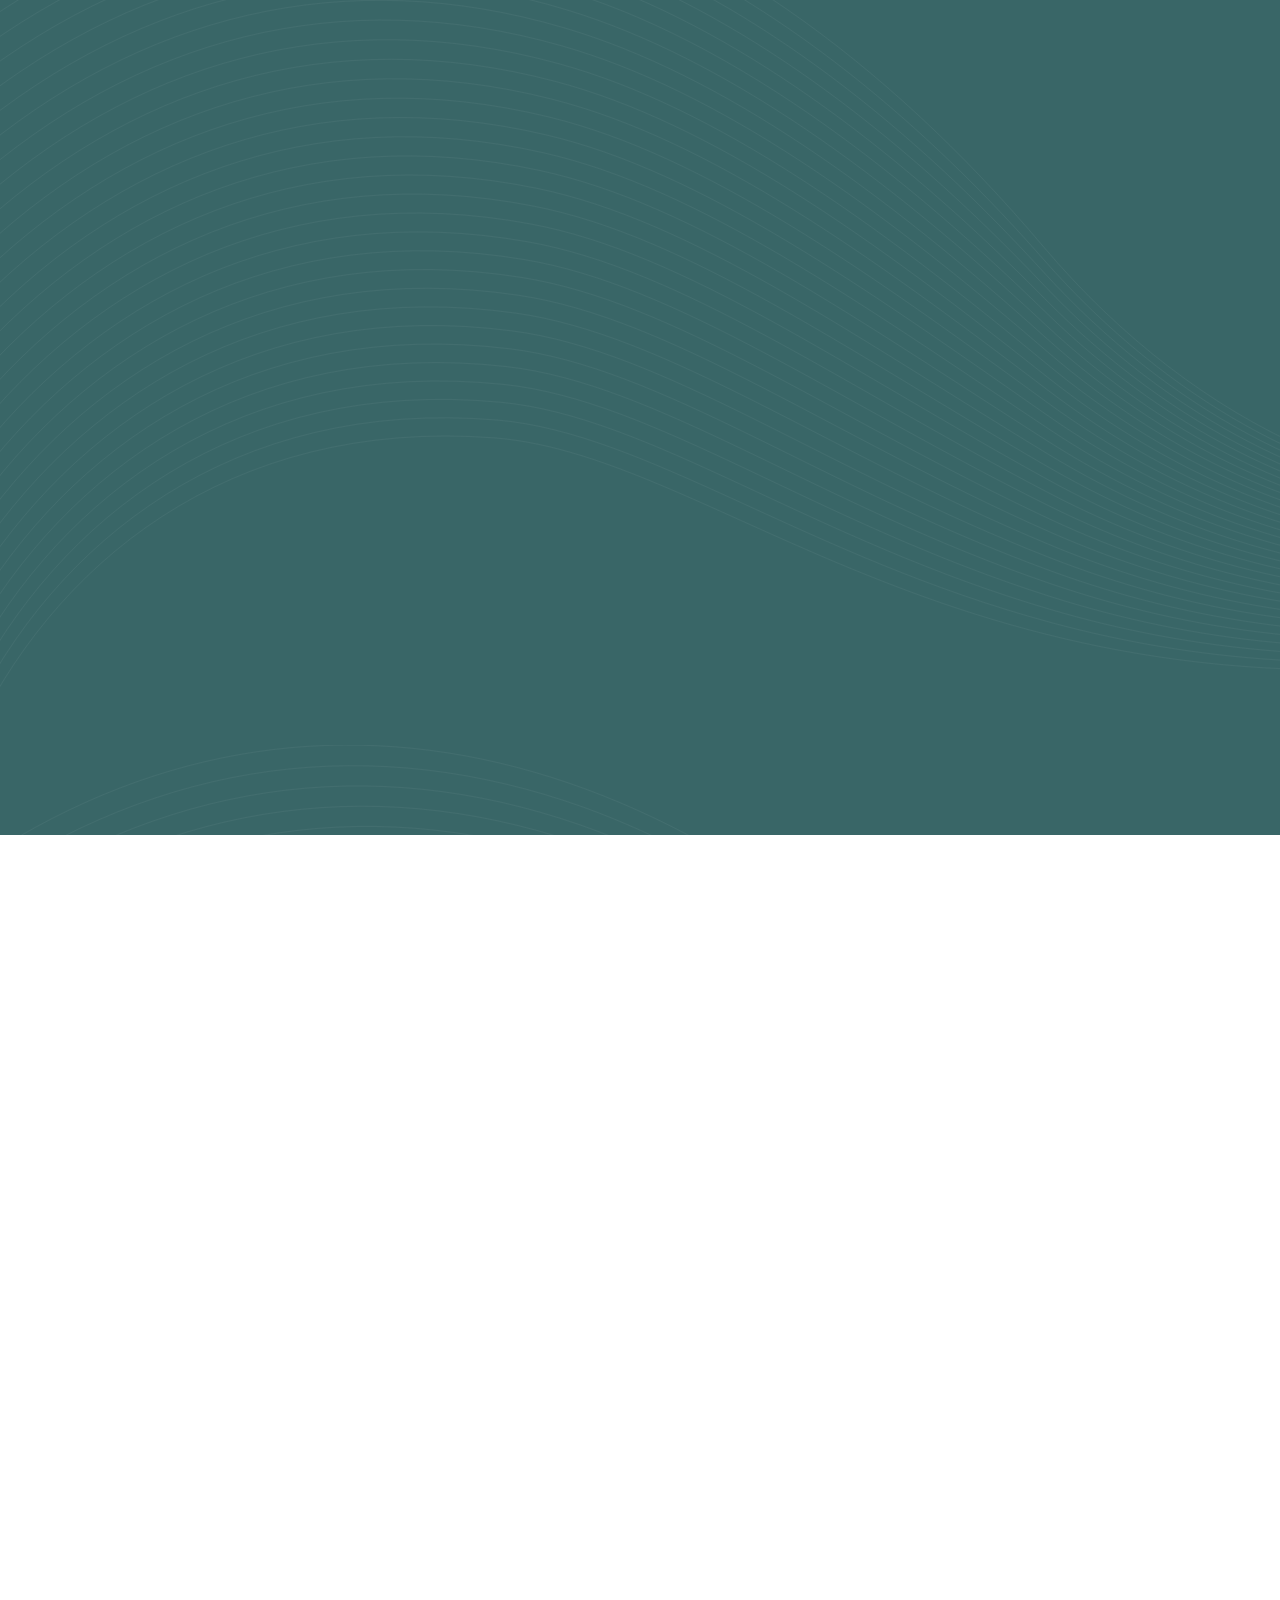
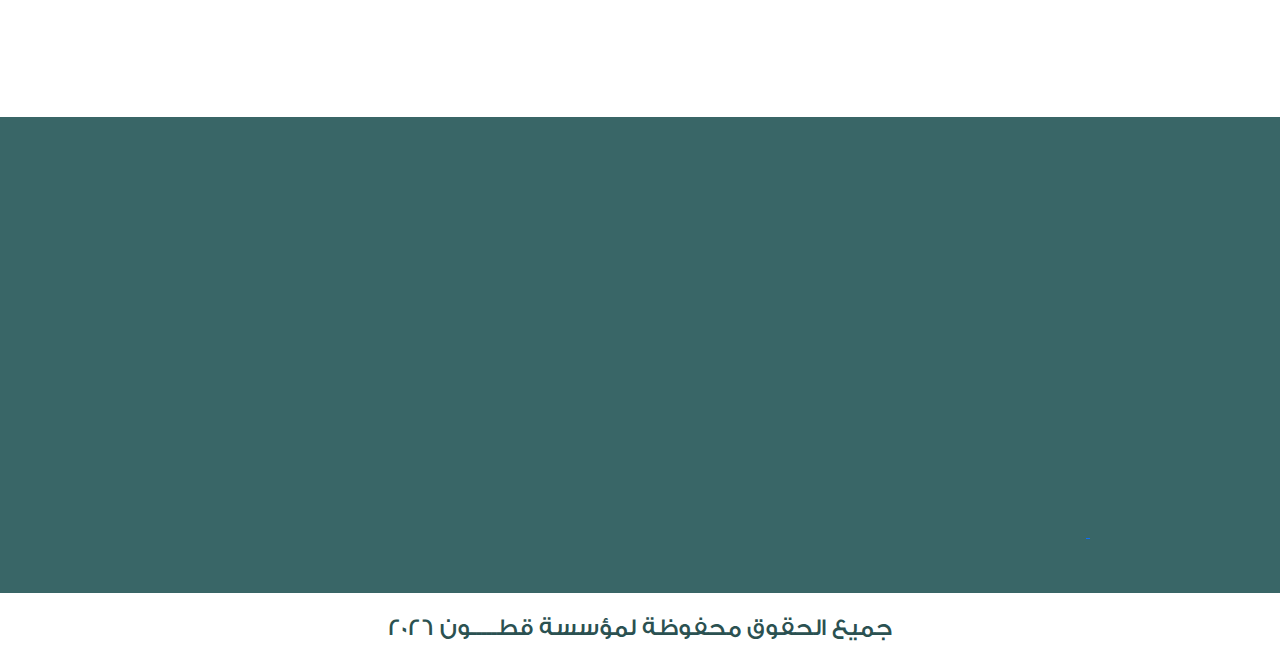
==== commit 2e3724fa: "- hange images" ====
--- a/index.html
+++ b/index.html
@@ -89,7 +89,7 @@
                         <div class="col-md-6 d-flex  align-items-center justify-content-center home_two" data-aos="zoom-in-right">
                             <div class="w-65 position-relative " >
                                 <div class="big-circle position-absolute" style="left: -100px;transform: rotate(262deg)"></div>
-                                <img class="img-fluid img position-relative" src="assets/img/header.jpeg" alt=""  style="border-radius: 0px 70px 0px 70px;">
+                                <img class="img-fluid img position-relative" src="assets/img/about.JPG" alt=""  style="border-radius: 0px 70px 0px 70px;">
                             </div>
                         </div>
                     </div>
@@ -108,9 +108,9 @@
                 <div class="container">
                     <div class="row about-row home_two" data-aos="fade-left">
                         <div class="col-md-6 d-flex  align-items-center  home_two ">
-                            <div class="w-75 position-relative">
+                            <div class="w-75 position-relative d-flex align-items-center justify-content-center ">
                                 <div class="big-circle position-absolute" style="right: -100px;" ></div>
-                                <img class="img-fluid img position-relative" src="assets/img/about.jpeg" alt=""  style="border-radius: 70px 0px 70px;">
+                                <img class="img-fluid img position-relative" src="assets/img/header.jpg" alt=""  style="border-radius: 70px 0px 70px;">
                             </div >
                         </div>
                         <div class="col-md-6 d-flex flex-column align-items-start justify-content-center home_two" >
@@ -203,7 +203,7 @@
                                 <span class="d-block py-4 text-white">
                                     التصاميم
                                     <br />
-                                    الهندسية
+                                    الداخلي
                                 </span>
                             </div>
                         </div>
--- a/assets/css/style.css
+++ b/assets/css/style.css
@@ -202,7 +202,7 @@
     background-size: 100% 100%;
 }
 
-.mini-box:hover .img_svg {transition: var(--transition-1);;}
+/* .mini-box:hover .img_svg {transition: var(--transition-1);;} */
 
 .img_svg.gift { background-image: url('../img/gift.svg'); }
 .mini-box:hover .img_svg.gift { background-image: url('../img/gift_hover.svg'); }
@@ -360,6 +360,10 @@
     .copyright {
         font-size: 12px !important;;
     }
+
+    .img {
+        max-width: 340px;
+    }
 }
 
 @media (min-width: 768px) {
